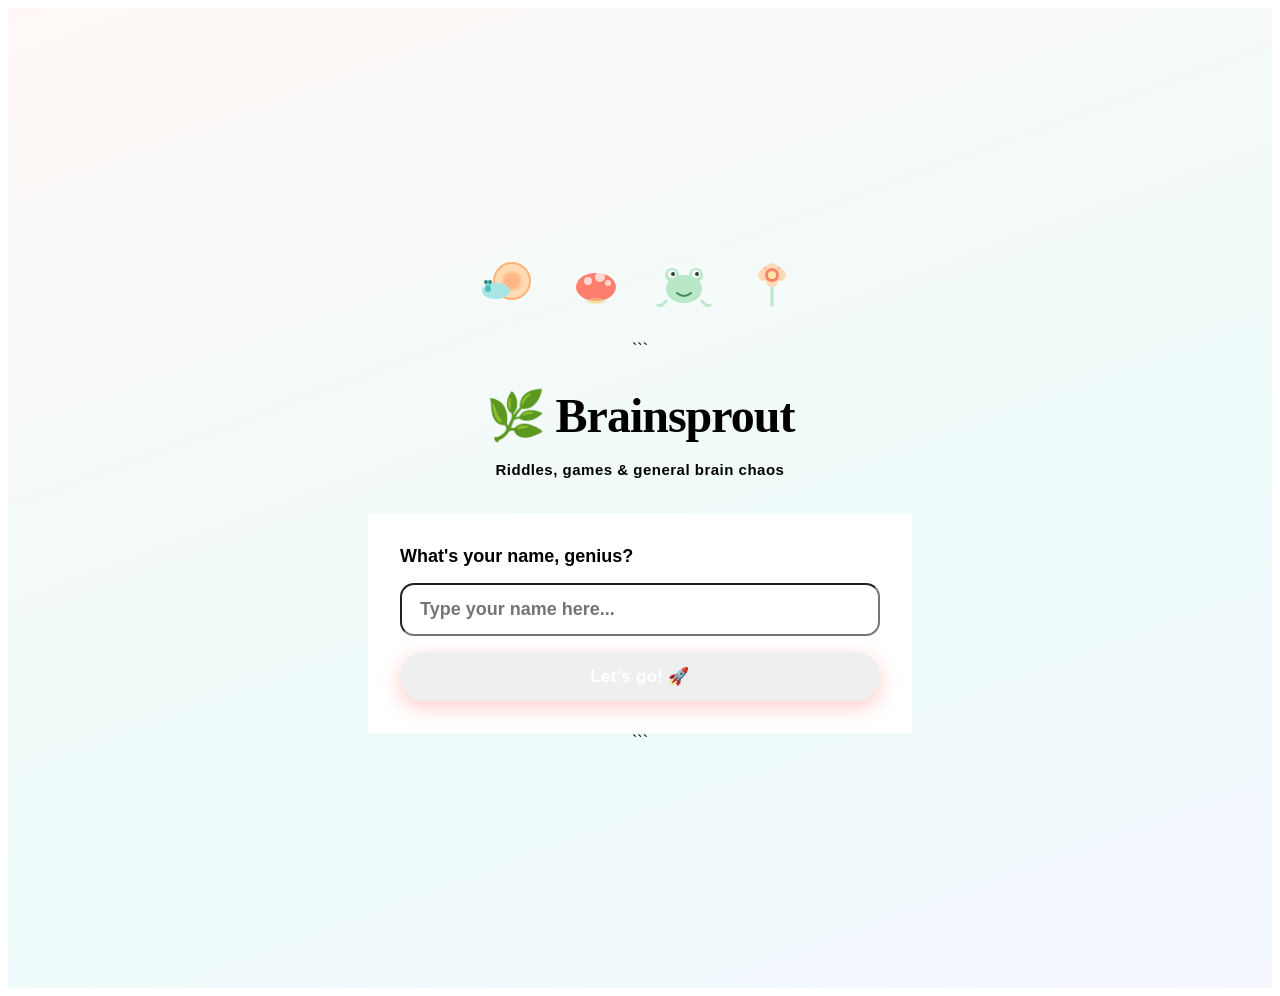
==== index.html @ e78fd3c2 "Retrying fonts again" ====
<!DOCTYPE html>

<html lang="en">
<head>
<meta charset="UTF-8">
<meta name="viewport" content="width=device-width, initial-scale=1.0">
<title>Brainsprout 🌿</title>
<link href="https://fonts.googleapis.com/css2?family=Nunito:wght@400;600;700;800;900&family=Fredoka+One&display=swap" rel="stylesheet">
<style>
  :root {
    --coral: #FF7F6E;
    --coral-light: #FFB3A7;
    --coral-pale: #FFF0EE;
    --teal: #4DBFB8;
    --teal-light: #A8E6E3;
    --teal-pale: #EEFAF9;
    --mint: #B8E8C8;
    --lavender: #C9C3E8;
    --butter: #FFE8A3;
    --peach: #FFDAB3;
    --bg: #FAFDF9;
    --text-dark: #2D3B36;
    --text-mid: #5A7268;
    --text-light: #8AADA4;
    --radius: 24px;
    --shadow: 0 8px 32px rgba(77,191,184,0.15);
    --shadow-coral: 0 8px 32px rgba(255,127,110,0.2);
  }

- { margin: 0; padding: 0; box-sizing: border-box; }

body {
font-family: ‘Nunito’, sans-serif;
background: var(–bg);
min-height: 100vh;
overflow-x: hidden;
color: var(–text-dark);
}

/* ── SCREENS ── */
.screen {
display: none;
min-height: 100vh;
position: relative;
overflow: hidden;
}
.screen.active { display: flex; flex-direction: column; align-items: center; }

/* ── BACKGROUND BLOBS ── */
.blob {
position: absolute;
border-radius: 50%;
filter: blur(60px);
pointer-events: none;
z-index: 0;
}

/* ── START SCREEN ── */
#start-screen {
background: linear-gradient(160deg, #FFF8F6 0%, #EEFCFB 60%, #F5F8FF 100%);
justify-content: center;
padding: 40px 24px;
}

#start-screen .blob-1 { width: 300px; height: 300px; background: var(–coral-light); opacity: 0.4; top: -80px; right: -60px; }
#start-screen .blob-2 { width: 250px; height: 250px; background: var(–teal-light); opacity: 0.35; bottom: 40px; left: -80px; }
#start-screen .blob-3 { width: 180px; height: 180px; background: var(–butter); opacity: 0.5; top: 50%; left: 50%; transform: translate(-50%,-50%); }

.start-inner {
position: relative;
z-index: 1;
display: flex;
flex-direction: column;
align-items: center;
max-width: 480px;
width: 100%;
gap: 0;
}

/* SVG Illustrations */
.illus-row {
display: flex;
justify-content: center;
gap: 16px;
margin-bottom: 24px;
flex-wrap: wrap;
}

.illus {
width: 72px;
height: 72px;
animation: float 3s ease-in-out infinite;
}
.illus:nth-child(2) { animation-delay: 0.5s; }
.illus:nth-child(3) { animation-delay: 1s; }
.illus:nth-child(4) { animation-delay: 1.5s; }

@keyframes float {
0%, 100% { transform: translateY(0px); }
50% { transform: translateY(-8px); }
}

.app-logo {
font-family: ‘Fredoka One’, cursive;
font-size: 48px;
color: var(–coral);
letter-spacing: -1px;
margin-bottom: 6px;
text-align: center;
line-height: 1;
}
.app-tagline {
font-size: 15px;
color: var(–text-light);
font-weight: 600;
margin-bottom: 36px;
letter-spacing: 0.5px;
}

.name-card {
background: white;
border-radius: var(–radius);
padding: 32px;
width: 100%;
box-shadow: var(–shadow);
display: flex;
flex-direction: column;
gap: 16px;
}

.name-card label {
font-size: 18px;
font-weight: 800;
color: var(–text-dark);
}

.name-card input {
border: 2.5px solid var(–teal-light);
border-radius: 14px;
padding: 14px 18px;
font-family: ‘Nunito’, sans-serif;
font-size: 18px;
font-weight: 700;
color: var(–text-dark);
outline: none;
transition: border-color 0.2s, box-shadow 0.2s;
background: var(–teal-pale);
}
.name-card input::placeholder { color: var(–text-light); font-weight: 600; }
.name-card input:focus {
border-color: var(–teal);
box-shadow: 0 0 0 4px rgba(77,191,184,0.15);
}

/* ── BUTTONS ── */
.btn {
font-family: ‘Nunito’, sans-serif;
font-weight: 800;
font-size: 17px;
border: none;
border-radius: 50px;
padding: 14px 32px;
cursor: pointer;
transition: transform 0.15s, box-shadow 0.15s;
letter-spacing: 0.3px;
}
.btn:active { transform: scale(0.96); }

.btn-coral {
background: var(–coral);
color: white;
box-shadow: 0 6px 20px rgba(255,127,110,0.4);
}
.btn-coral:hover { transform: translateY(-2px); box-shadow: 0 10px 28px rgba(255,127,110,0.45); }

.btn-teal {
background: var(–teal);
color: white;
box-shadow: 0 6px 20px rgba(77,191,184,0.4);
}
.btn-teal:hover { transform: translateY(-2px); box-shadow: 0 10px 28px rgba(77,191,184,0.45); }

.btn-outline {
background: white;
color: var(–text-mid);
border: 2.5px solid #E0ECEB;
box-shadow: none;
}
.btn-outline:hover { background: var(–teal-pale); border-color: var(–teal-light); }

.btn-full { width: 100%; }

/* ── ACTIVITY SCREEN ── */
#activity-screen {
background: linear-gradient(160deg, #FFF8F6 0%, #EEFCFB 60%, #F5F8FF 100%);
justify-content: center;
padding: 40px 24px;
}

#activity-screen .blob-1 { width: 280px; height: 280px; background: var(–teal-light); opacity: 0.35; top: -60px; left: -60px; }
#activity-screen .blob-2 { width: 200px; height: 200px; background: var(–coral-light); opacity: 0.3; bottom: 60px; right: -50px; }

.activity-inner {
position: relative;
z-index: 1;
max-width: 480px;
width: 100%;
display: flex;
flex-direction: column;
align-items: center;
gap: 8px;
}

.greeting {
font-family: ‘Fredoka One’, cursive;
font-size: 32px;
color: var(–text-dark);
text-align: center;
margin-bottom: 8px;
}
.greeting span { color: var(–coral); }

.activity-subtitle {
font-size: 15px;
color: var(–text-light);
font-weight: 600;
margin-bottom: 32px;
}

.activity-btn-wrap {
display: flex;
flex-direction: column;
align-items: center;
gap: 8px;
width: 100%;
}

.activity-card {
background: white;
border-radius: var(–radius);
padding: 28px 32px;
width: 100%;
box-shadow: var(–shadow);
display: flex;
flex-direction: column;
align-items: center;
gap: 16px;
cursor: pointer;
transition: transform 0.2s, box-shadow 0.2s;
border: 2.5px solid transparent;
}
.activity-card:hover {
transform: translateY(-3px);
box-shadow: 0 16px 48px rgba(77,191,184,0.2);
border-color: var(–teal-light);
}

.activity-card-icon {
font-size: 44px;
}

.activity-card-title {
font-family: ‘Fredoka One’, cursive;
font-size: 26px;
color: var(–teal);
}

.activity-card-desc {
font-size: 14px;
color: var(–text-light);
font-weight: 600;
text-align: center;
}

.completed-badge {
font-size: 13px;
font-weight: 700;
color: var(–teal);
background: var(–teal-pale);
padding: 6px 14px;
border-radius: 50px;
display: none;
align-items: center;
gap: 6px;
}
.completed-badge.show { display: flex; }

/* ── RIDDLE SCREEN ── */
#riddle-screen {
background: linear-gradient(180deg, #EEFCFB 0%, #FFF8F6 100%);
padding: 0;
justify-content: flex-start;
}

.riddle-header {
width: 100%;
padding: 20px 24px 16px;
display: flex;
align-items: center;
justify-content: space-between;
position: relative;
z-index: 2;
background: rgba(255,255,255,0.7);
backdrop-filter: blur(8px);
border-bottom: 1px solid rgba(77,191,184,0.15);
}

.progress-wrap {
display: flex;
align-items: center;
gap: 6px;
flex: 1;
}

.progress-dot {
width: 10px;
height: 10px;
border-radius: 50%;
background: var(–teal-light);
transition: background 0.3s, transform 0.3s;
}
.progress-dot.done { background: var(–teal); transform: scale(1.2); }
.progress-dot.current { background: var(–coral); transform: scale(1.3); box-shadow: 0 0 0 3px var(–coral-pale); }

.timer-wrap {
display: flex;
align-items: center;
gap: 8px;
background: white;
border-radius: 50px;
padding: 8px 16px;
box-shadow: 0 2px 12px rgba(0,0,0,0.08);
margin-left: 16px;
}

.timer-num {
font-family: ‘Fredoka One’, cursive;
font-size: 22px;
color: var(–coral);
min-width: 28px;
text-align: center;
transition: color 0.3s;
}
.timer-num.urgent { color: #FF4444; animation: pulse 0.5s ease-in-out infinite; }
@keyframes pulse { 0%,100% { transform: scale(1); } 50% { transform: scale(1.15); } }

.timer-icon { font-size: 18px; }

.riddle-body {
flex: 1;
display: flex;
flex-direction: column;
align-items: center;
justify-content: center;
padding: 32px 24px 24px;
width: 100%;
max-width: 560px;
margin: 0 auto;
gap: 24px;
position: relative;
z-index: 1;
}

.riddle-num {
font-size: 13px;
font-weight: 700;
color: var(–text-light);
letter-spacing: 1px;
text-transform: uppercase;
}

.riddle-card {
background: white;
border-radius: 28px;
padding: 36px 32px;
width: 100%;
box-shadow: 0 12px 48px rgba(77,191,184,0.12), 0 2px 8px rgba(0,0,0,0.04);
text-align: center;
position: relative;
border: 2px solid rgba(77,191,184,0.1);
}

.riddle-deco {
font-size: 36px;
margin-bottom: 16px;
display: block;
}

.riddle-text {
font-family: ‘Fredoka One’, cursive;
font-size: 22px;
color: var(–text-dark);
line-height: 1.4;
letter-spacing: -0.3px;
}

.riddle-actions {
display: flex;
flex-direction: column;
gap: 12px;
width: 100%;
}

.btn-hint {
background: var(–butter);
color: #8A6A00;
font-size: 15px;
padding: 12px 24px;
border-radius: 50px;
border: none;
font-family: ‘Nunito’, sans-serif;
font-weight: 800;
cursor: pointer;
transition: transform 0.15s, background 0.15s;
display: flex;
align-items: center;
justify-content: center;
gap: 8px;
}
.btn-hint:hover { background: #FFD970; transform: translateY(-1px); }

/* ── HINT OVERLAY ── */
.overlay {
display: none;
position: fixed;
inset: 0;
background: rgba(45,59,54,0.5);
backdrop-filter: blur(4px);
z-index: 100;
align-items: flex-end;
justify-content: center;
padding: 24px;
}
.overlay.show { display: flex; animation: fadeIn 0.2s ease; }
@keyframes fadeIn { from { opacity: 0; } to { opacity: 1; } }

.overlay-card {
background: white;
border-radius: 28px 28px 28px 28px;
padding: 32px;
width: 100%;
max-width: 480px;
text-align: center;
animation: slideUp 0.3s cubic-bezier(0.34, 1.56, 0.64, 1);
display: flex;
flex-direction: column;
gap: 16px;
}
@keyframes slideUp { from { transform: translateY(60px); opacity: 0; } to { transform: translateY(0); opacity: 1; } }

.overlay-title {
font-family: ‘Fredoka One’, cursive;
font-size: 22px;
color: var(–coral);
}

.overlay-hint {
font-size: 17px;
font-weight: 700;
color: var(–text-dark);
line-height: 1.5;
}

/* ── CELEBRATION SCREEN ── */
#celebration-screen {
background: linear-gradient(160deg, #FFF8F6 0%, #EEFCFB 60%, #F0F4FF 100%);
justify-content: center;
padding: 40px 24px;
position: relative;
}

.confetti-container {
position: absolute;
inset: 0;
pointer-events: none;
overflow: hidden;
z-index: 0;
}

.confetti-piece {
position: absolute;
width: 10px;
height: 10px;
border-radius: 2px;
animation: confettiFall linear forwards;
}

@keyframes confettiFall {
0% { transform: translateY(-20px) rotate(0deg); opacity: 1; }
100% { transform: translateY(110vh) rotate(720deg); opacity: 0; }
}

.celeb-inner {
position: relative;
z-index: 1;
display: flex;
flex-direction: column;
align-items: center;
max-width: 480px;
width: 100%;
gap: 8px;
}

.celeb-emoji { font-size: 72px; margin-bottom: 8px; animation: bounce 0.6s ease-in-out; }
@keyframes bounce { 0%,100% { transform: scale(1); } 50% { transform: scale(1.2); } }

.celeb-title {
font-family: ‘Fredoka One’, cursive;
font-size: 40px;
color: var(–coral);
text-align: center;
line-height: 1.1;
margin-bottom: 8px;
}

.celeb-subtitle {
font-size: 16px;
font-weight: 700;
color: var(–text-mid);
text-align: center;
margin-bottom: 32px;
}

.celeb-actions {
display: flex;
flex-direction: column;
gap: 12px;
width: 100%;
}

/* ── TRANSITIONS ── */
.screen { animation: none; }
.screen.entering { animation: screenIn 0.4s cubic-bezier(0.34, 1.56, 0.64, 1); }
@keyframes screenIn { from { opacity: 0; transform: scale(0.96); } to { opacity: 1; transform: scale(1); } }

/* ── LOADING ── */
.loading-wrap {
display: flex;
flex-direction: column;
align-items: center;
gap: 16px;
padding: 60px 24px;
}
.loading-spinner {
width: 48px;
height: 48px;
border: 4px solid var(–teal-light);
border-top-color: var(–teal);
border-radius: 50%;
animation: spin 0.8s linear infinite;
}
@keyframes spin { to { transform: rotate(360deg); } }

/* ── SNAKE SCREEN ── */
#snake-screen {
background: linear-gradient(160deg, #EEFCFB 0%, #FFF8F6 100%);
justify-content: flex-start;
padding: 0;
}

.snake-inner {
display: flex;
flex-direction: column;
align-items: center;
width: 100%;
max-width: 480px;
margin: 0 auto;
padding: 20px 16px 24px;
gap: 16px;
position: relative;
z-index: 1;
}

.snake-header {
display: flex;
align-items: center;
justify-content: space-between;
width: 100%;
}

.snake-scores {
display: flex;
gap: 10px;
}

.score-box {
background: white;
border-radius: 16px;
padding: 8px 16px;
text-align: center;
box-shadow: var(–shadow);
min-width: 64px;
position: relative;
}

.score-box-hi { padding-right: 28px; }

.score-label {
font-size: 10px;
font-weight: 800;
color: var(–text-light);
text-transform: uppercase;
letter-spacing: 1px;
}

.score-val {
font-family: ‘Fredoka One’, cursive;
font-size: 22px;
color: var(–teal);
}

.score-box-hi .score-val { color: var(–coral); }

.clear-btn {
position: absolute;
top: 4px;
right: 5px;
background: none;
border: none;
font-size: 10px;
color: var(–text-light);
cursor: pointer;
padding: 2px;
line-height: 1;
border-radius: 50%;
transition: color 0.2s, background 0.2s;
}
.clear-btn:hover { color: var(–coral); background: var(–coral-pale); }

.canvas-wrap {
position: relative;
border-radius: 20px;
overflow: hidden;
box-shadow: 0 12px 48px rgba(77,191,184,0.18), 0 2px 8px rgba(0,0,0,0.06);
border: 3px solid rgba(77,191,184,0.2);
width: min(340px, calc(100vw - 32px));
height: min(340px, calc(100vw - 32px));
}

#snake-canvas {
display: block;
width: 100%;
height: 100%;
background: #F0FAF9;
}

.snake-overlay {
position: absolute;
inset: 0;
background: rgba(238,250,249,0.94);
display: flex;
align-items: center;
justify-content: center;
backdrop-filter: blur(4px);
transition: opacity 0.3s;
}
.snake-overlay.hidden { display: none; }

.snake-overlay-content {
display: flex;
flex-direction: column;
align-items: center;
gap: 8px;
text-align: center;
padding: 24px;
}

.snake-overlay-emoji { font-size: 48px; animation: float 2s ease-in-out infinite; }
.snake-overlay-title { font-family: ‘Fredoka One’, cursive; font-size: 28px; color: var(–text-dark); }
.snake-overlay-sub { font-size: 14px; font-weight: 600; color: var(–text-light); margin-bottom: 8px; }

/* D-Pad */
.dpad {
display: flex;
flex-direction: column;
align-items: center;
gap: 4px;
margin-top: 4px;
}

.dpad-row {
display: flex;
align-items: center;
gap: 4px;
}

.dpad-btn {
width: 60px;
height: 60px;
border-radius: 16px;
background: white;
border: 2.5px solid var(–teal-light);
font-size: 20px;
cursor: pointer;
box-shadow: 0 4px 12px rgba(77,191,184,0.2);
transition: transform 0.1s, background 0.1s;
display: flex;
align-items: center;
justify-content: center;
color: var(–teal);
font-weight: 900;
-webkit-tap-highlight-color: transparent;
user-select: none;
}
.dpad-btn:active { transform: scale(0.9); background: var(–teal-pale); }

.dpad-center {
width: 60px;
height: 60px;
display: flex;
align-items: center;
justify-content: center;
font-size: 22px;
}

/* Responsive */
@media (max-width: 400px) {
.app-logo { font-size: 38px; }
.riddle-text { font-size: 18px; }
.celeb-title { font-size: 32px; }
.dpad-btn { width: 52px; height: 52px; }
}
</style>

</head>
<body>

<!-- ══════════════ START SCREEN ══════════════ -->

<div id="start-screen" class="screen active">
  <div class="blob blob-1"></div>
  <div class="blob blob-2"></div>
  <div class="blob blob-3"></div>

  <div class="start-inner">
    <!-- Illustrations -->
    <div class="illus-row">
      <!-- Snail -->
      <svg class="illus" viewBox="0 0 72 72" fill="none" xmlns="http://www.w3.org/2000/svg">
        <circle cx="40" cy="36" r="18" fill="#FFDAB3" stroke="#FFB37A" stroke-width="2"/>
        <path d="M40 26 Q50 26 50 36 Q50 46 40 46 Q30 46 30 36 Q30 26 40 26Z" fill="#FFB37A" opacity="0.4"/>
        <circle cx="40" cy="36" r="8" fill="#FF8C5A" opacity="0.3"/>
        <ellipse cx="24" cy="46" rx="14" ry="8" fill="#A8E6E3"/>
        <circle cx="16" cy="44" r="3" fill="#4DBFB8"/>
        <line x1="16" y1="44" x2="14" y2="38" stroke="#4DBFB8" stroke-width="1.5" stroke-linecap="round"/>
        <line x1="16" y1="44" x2="18" y2="38" stroke="#4DBFB8" stroke-width="1.5" stroke-linecap="round"/>
        <circle cx="14" cy="37" r="2" fill="#2D8A84"/>
        <circle cx="18" cy="37" r="2" fill="#2D8A84"/>
      </svg>
      <!-- Mushroom -->
      <svg class="illus" viewBox="0 0 72 72" fill="none" xmlns="http://www.w3.org/2000/svg">
        <rect x="30" y="42" width="12" height="16" rx="4" fill="#FFE8A3"/>
        <ellipse cx="36" cy="42" rx="20" ry="14" fill="#FF7F6E"/>
        <circle cx="28" cy="36" r="4" fill="white" opacity="0.7"/>
        <circle cx="40" cy="32" r="5" fill="white" opacity="0.7"/>
        <circle cx="48" cy="38" r="3" fill="white" opacity="0.7"/>
        <ellipse cx="36" cy="56" rx="10" ry="3" fill="#E8D88A" opacity="0.5"/>
      </svg>
      <!-- Frog -->
      <svg class="illus" viewBox="0 0 72 72" fill="none" xmlns="http://www.w3.org/2000/svg">
        <ellipse cx="36" cy="44" rx="18" ry="14" fill="#B8E8C8"/>
        <circle cx="24" cy="30" r="7" fill="#B8E8C8"/>
        <circle cx="48" cy="30" r="7" fill="#B8E8C8"/>
        <circle cx="24" cy="29" r="4" fill="white"/>
        <circle cx="48" cy="29" r="4" fill="white"/>
        <circle cx="25" cy="29" r="2" fill="#2D3B36"/>
        <circle cx="49" cy="29" r="2" fill="#2D3B36"/>
        <path d="M29 48 Q36 54 43 48" stroke="#4A8A5A" stroke-width="2" stroke-linecap="round" fill="none"/>
        <path d="M18 56 Q14 62 10 60" stroke="#B8E8C8" stroke-width="3" stroke-linecap="round"/>
        <path d="M54 56 Q58 62 62 60" stroke="#B8E8C8" stroke-width="3" stroke-linecap="round"/>
      </svg>
      <!-- Flower -->
      <svg class="illus" viewBox="0 0 72 72" fill="none" xmlns="http://www.w3.org/2000/svg">
        <line x1="36" y1="60" x2="36" y2="36" stroke="#B8E8C8" stroke-width="3" stroke-linecap="round"/>
        <path d="M36 28 C36 20 26 18 26 28 C26 36 36 36 36 36 C36 36 46 36 46 28 C46 18 36 20 36 28Z" fill="#FFB3A7"/>
        <circle cx="28" cy="30" r="6" fill="#FFDAB3"/>
        <circle cx="44" cy="30" r="6" fill="#FFDAB3"/>
        <circle cx="36" cy="24" r="6" fill="#FFDAB3"/>
        <circle cx="36" cy="36" r="6" fill="#FFDAB3"/>
        <circle cx="36" cy="30" r="7" fill="#FF7F6E"/>
        <circle cx="36" cy="30" r="4" fill="#FFE8A3"/>
      </svg>
    </div>

```
<h1 class="app-logo">🌿 Brainsprout</h1>
<p class="app-tagline">Riddles, games & general brain chaos</p>

<div class="name-card">
  <label for="name-input">What's your name, genius?</label>
  <input type="text" id="name-input" placeholder="Type your name here..." maxlength="20" autocomplete="off" />
  <button class="btn btn-coral btn-full" onclick="submitName()">Let's go! 🚀</button>
</div>
```

  </div>
</div>

<!-- ══════════════ ACTIVITY SCREEN ══════════════ -->

<div id="activity-screen" class="screen">
  <div class="blob blob-1"></div>
  <div class="blob blob-2"></div>

  <div class="activity-inner" style="margin-top: 40px;">
    <div class="illus-row" style="margin-bottom:16px;">
      <svg width="48" height="48" viewBox="0 0 72 72" class="illus"><ellipse cx="36" cy="44" rx="18" ry="14" fill="#B8E8C8"/><circle cx="24" cy="30" r="7" fill="#B8E8C8"/><circle cx="48" cy="30" r="7" fill="#B8E8C8"/><circle cx="24" cy="29" r="4" fill="white"/><circle cx="48" cy="29" r="4" fill="white"/><circle cx="25" cy="29" r="2" fill="#2D3B36"/><circle cx="49" cy="29" r="2" fill="#2D3B36"/><path d="M29 48 Q36 54 43 48" stroke="#4A8A5A" stroke-width="2" stroke-linecap="round" fill="none"/></svg>
    </div>
    <h2 class="greeting">Hello, <span id="player-name-display">friend</span>! 👋</h2>
    <p class="activity-subtitle">What are we playing today?</p>

```
<div class="activity-btn-wrap">
  <div class="activity-card" onclick="startRiddles()">
    <div class="activity-card-icon">🧩</div>
    <div class="activity-card-title">Riddles</div>
    <div class="activity-card-desc">7 brain-bending riddles. Think fast.</div>
  </div>
  <div class="completed-badge" id="riddles-badge">
    ✅ <span id="rounds-count">1</span> riddle challenge completed
  </div>
  <div class="activity-card" onclick="goToSnake()" style="margin-top:4px;">
    <div class="activity-card-icon">🐍</div>
    <div class="activity-card-title" style="color:var(--coral);">Snake</div>
    <div class="activity-card-desc">The classic Nokia game. Try not to eat yourself.</div>
  </div>
</div>
```

  </div>
</div>

<!-- ══════════════ SNAKE SCREEN ══════════════ -->

<div id="snake-screen" class="screen">
  <div class="blob blob-1" style="background:var(--teal-light);opacity:0.3;width:250px;height:250px;top:-60px;right:-60px;"></div>
  <div class="blob blob-2" style="background:var(--coral-light);opacity:0.25;width:200px;height:200px;bottom:40px;left:-60px;"></div>

  <div class="snake-inner">
    <div class="snake-header">
      <button class="btn btn-outline" style="padding:8px 18px;font-size:13px;" onclick="goToActivity()">← Back</button>
      <div class="snake-scores">
        <div class="score-box">
          <div class="score-label">Score</div>
          <div class="score-val" id="snake-score">0</div>
        </div>
        <div class="score-box score-box-hi">
          <div class="score-label">Best</div>
          <div class="score-val" id="snake-hi">0</div>
          <button class="clear-btn" onclick="clearHighScore()" title="Clear high score">✕</button>
        </div>
      </div>
    </div>

```
<div class="canvas-wrap">
  <canvas id="snake-canvas"></canvas>
  <div class="snake-overlay" id="snake-overlay">
    <div class="snake-overlay-content">
      <div class="snake-overlay-emoji" id="overlay-emoji">🐍</div>
      <div class="snake-overlay-title" id="overlay-title">Snake</div>
      <div class="snake-overlay-sub" id="overlay-sub">Use arrow keys or buttons below</div>
      <button class="btn btn-teal" id="overlay-btn" onclick="startSnakeGame()">Play 🎮</button>
    </div>
  </div>
</div>

<div class="dpad">
  <div class="dpad-row">
    <button class="dpad-btn" onclick="snakeDir('UP')">▲</button>
  </div>
  <div class="dpad-row">
    <button class="dpad-btn" onclick="snakeDir('LEFT')">◀</button>
    <div class="dpad-center">🌿</div>
    <button class="dpad-btn" onclick="snakeDir('RIGHT')">▶</button>
  </div>
  <div class="dpad-row">
    <button class="dpad-btn" onclick="snakeDir('DOWN')">▼</button>
  </div>
</div>
```

  </div>
</div>

<!-- ══════════════ RIDDLE SCREEN ══════════════ -->

<div id="riddle-screen" class="screen">
  <div class="riddle-header">
    <div class="progress-wrap" id="progress-dots"></div>
    <div class="timer-wrap">
      <span class="timer-icon">⏱️</span>
      <span class="timer-num" id="timer-display">30</span>
    </div>
  </div>

  <div class="riddle-body">
    <div class="riddle-num" id="riddle-num">Riddle 1 of 7</div>
    <div class="riddle-card">
      <p class="riddle-text" id="riddle-text">Loading riddle...</p>
    </div>
    <div class="riddle-actions">
      <button class="btn-hint" onclick="showHint()">💡 Show me a clue</button>
      <button class="btn btn-coral btn-full" onclick="revealAnswer()">Reveal Answer ✨</button>
    </div>
  </div>
</div>

<!-- ══════════════ CELEBRATION SCREEN ══════════════ -->

<div id="celebration-screen" class="screen">
  <div class="confetti-container" id="confetti-container"></div>
  <div class="celeb-inner">
    <div class="celeb-emoji">🎉</div>
    <h2 class="celeb-title">You did it,<br><span id="celeb-name">superstar</span>!</h2>
    <p class="celeb-subtitle" id="celeb-msg">7 riddles down. Your brain is absolutely enormous.</p>
    <div class="celeb-actions">
      <button class="btn btn-coral btn-full" onclick="playAgain()">Play Again 🔄</button>
      <button class="btn btn-outline btn-full" onclick="goToActivity()">Choose Activity 🏠</button>
    </div>
  </div>
</div>

<!-- ══════════════ HINT OVERLAY ══════════════ -->

<div class="overlay" id="hint-overlay" onclick="closeHint(event)">
  <div class="overlay-card">
    <div class="overlay-title">💡 Here's your clue...</div>
    <p class="overlay-hint" id="hint-text">Hint goes here</p>
    <button class="btn btn-teal btn-full" onclick="closeHintBtn()">Got it!</button>
  </div>
</div>

<!-- ══════════════ ANSWER OVERLAY ══════════════ -->

<div class="overlay" id="answer-overlay" onclick="closeAnswer(event)">
  <div class="overlay-card">
    <div class="overlay-title" id="answer-title">The answer is...</div>
    <p class="overlay-hint" id="answer-text" style="font-size:22px; color: var(--coral);">Answer</p>
    <button class="btn btn-coral btn-full" id="next-btn" onclick="nextRiddle()">Next Riddle →</button>
  </div>
</div>

<script>
// ── GOOGLE SHEETS FETCH ──
const SHEET_ID = '1-bqLkabofOegL2PxEv4ov0RaUwj2lCq66Xlk_5BaDVQ';
let riddlesLoaded = false;

async function fetchRiddlesFromSheet() {
  try {
    const url = `https://docs.google.com/spreadsheets/d/${SHEET_ID}/gviz/tq?tqx=out:json`;
    const res = await fetch(url);
    const text = await res.text();
    // Strip Google's callback wrapper
    const json = JSON.parse(text.substring(text.indexOf('{'), text.lastIndexOf('}') + 1));
    const rows = json.table.rows;
    const parsed = rows.map(row => ({
      riddle: row.c[1]?.v || '',
      answer: row.c[2]?.v || '',
      category: row.c[3]?.v || 'general',
      difficulty: row.c[4]?.v || 'medium',
      hint: row.c[5]?.v || 'Think carefully...',
      deco: getDeco(row.c[3]?.v)
    })).filter(r => r.riddle);
    if (parsed.length > 0) {
      ALL_RIDDLES.length = 0;
      ALL_RIDDLES.push(...parsed);
      riddlesLoaded = true;
    }
  } catch (e) {
    console.log('Using fallback riddles:', e.message);
  }
}

function getDeco(category) {
  const map = { wordplay:'🌿', logic:'🧩', nature:'🌱', language:'📖', maths:'🔢' };
  return map[category] || '🌿';
}

// ── DATA ──
const ALL_RIDDLES = [
  { riddle: "I have cities but no houses, mountains but no trees, and water but no fish. What am I?", answer: "A map", hint: "Think flat and folded", deco: "🗺️" },
  { riddle: "What English word has three consecutive double letters?", answer: "Bookkeeper", hint: "Think about someone who manages accounts", deco: "📚" },
  { riddle: "You go at red and stop at green. What am I?", answer: "A watermelon", hint: "Think about fruit", deco: "🍉" },
  { riddle: "The more you take, the more you leave behind. What am I?", answer: "Footsteps", hint: "Think about walking", deco: "👣" },
  { riddle: "What is so fragile that saying its name breaks it?", answer: "Silence", hint: "Shhh...", deco: "🤫" },
  { riddle: "What five-letter word becomes shorter when you add two letters to it?", answer: "Short", hint: "The answer is hiding in the question", deco: "🔤" },
  { riddle: "I'm found in Mercury, Earth, Mars and Jupiter, but not in Venus or Neptune. What am I?", answer: "The letter R", hint: "Look at the planet names carefully", deco: "🪐" },
  { riddle: "What kind of room has no walls or corners?", answer: "A mushroom", hint: "Look for a hidden word", deco: "🍄" },
  { riddle: "When John was 6, he hammered a nail into a tree to mark his height. Ten years later, how much higher is the nail?", answer: "Same height — trees grow from the top!", hint: "Think about how trees actually grow", deco: "🌳" },
  { riddle: "I am higher without a head. What am I?", answer: "A pillow", hint: "Think about bedtime", deco: "😴" },
  { riddle: "Different lights make me strange — I change into different sizes. What am I?", answer: "The pupil of an eye", hint: "Think about your face", deco: "👁️" },
  { riddle: "What begins with E and only contains one letter?", answer: "An envelope", hint: "Think about posting something", deco: "✉️" },
  { riddle: "I have four legs but no hair. People sit on me for hours but I go nowhere. What am I?", answer: "A chair", hint: "Think about furniture", deco: "🪑" },
  { riddle: "What can fill a room but takes up no space?", answer: "Light", hint: "Think about sunrise", deco: "💡" },
  { riddle: "What goes through cities and fields but never moves?", answer: "A road", hint: "Think about getting from A to B", deco: "🛣️" },
  { riddle: "A girl fell off a 20-foot ladder but wasn't hurt. How?", answer: "She fell off the bottom rung!", hint: "How high up was she really?", deco: "🪜" },
  { riddle: "What has a powerful horn but makes no noise?", answer: "A rhinoceros", hint: "Think about African animals", deco: "🦏" },
  { riddle: "How can a man go 8 days without sleep?", answer: "He sleeps at night!", hint: "Read it again very carefully", deco: "🌙" },
  { riddle: "What has a bark but no bite?", answer: "A tree", hint: "Think about the woods", deco: "🌲" },
  { riddle: "What can you put in your pocket that would leave it empty?", answer: "A hole", hint: "Think about nothing", deco: "🕳️" },
  { riddle: "I sometimes run but cannot walk. You follow me around. What am I?", answer: "Your nose", hint: "It's on your face!", deco: "👃" },
  { riddle: "What has a bottom at the top?", answer: "Your legs", hint: "Think about your body", deco: "🦵" },
  { riddle: "You hear me but can't see me, and I won't answer unless spoken to. What am I?", answer: "An echo", hint: "Try shouting in a cave", deco: "🏔️" },
  { riddle: "What gets bigger the more you take away from it?", answer: "A hole", hint: "Think about digging", deco: "⛏️" },
  { riddle: "What can you keep after giving it to someone?", answer: "Your word", hint: "Think about promises", deco: "🤝" },
  { riddle: "Can you name three consecutive days without using the name of any day of the week?", answer: "Yesterday, today, and tomorrow", hint: "Think outside the calendar", deco: "📅" },
  { riddle: "What's black and white and read all over?", answer: "A newspaper", hint: "Think about homophones", deco: "📰" },
  { riddle: "If you've got me, you want to share me. If you share me, you haven't kept me. What am I?", answer: "A secret", hint: "Think about whispering", deco: "🤐" },
  { riddle: "I have one eye but cannot see. I'm used every day. What am I?", answer: "A needle", hint: "Think about sewing", deco: "🧵" },
  { riddle: "What building has the most storeys?", answer: "A library", hint: "Think about a homophone", deco: "📖" },
  { riddle: "What goes up when rain comes down?", answer: "An umbrella", hint: "Think about rainy days", deco: "☔" },
  { riddle: "Which letter of the alphabet has the most water?", answer: "C (the sea!)", hint: "Say it out loud", deco: "🌊" },
  { riddle: "What comes once in a minute, twice in a moment, but never in a thousand years?", answer: "The letter M", hint: "Look at the words in the riddle", deco: "🔡" },
  { riddle: "What word contains 26 letters but only has three syllables?", answer: "Alphabet", hint: "Think about letters themselves", deco: "🔠" },
  { riddle: "What is always in front of you but can't be seen?", answer: "The future", hint: "Think about time", deco: "🔮" },
  { riddle: "What has a thousand needles but doesn't sew?", answer: "A porcupine", hint: "Think about a spiky animal", deco: "🦔" },
  { riddle: "What type of car is spelled the same forwards and backwards?", answer: "Racecar", hint: "Think about palindromes", deco: "🏎️" },
  { riddle: "I have hands but cannot clap. What am I?", answer: "A clock", hint: "Think about telling the time", deco: "⏰" },
  { riddle: "What invention lets you look right through a wall?", answer: "A window", hint: "Think about your house", deco: "🏠" },
  { riddle: "What has lots of keys but can't open any doors?", answer: "A piano", hint: "Think about music", deco: "🎹" },
  { riddle: "What is full of holes but still holds water?", answer: "A sponge", hint: "Think about bath time", deco: "🛁" },
  { riddle: "What runs but never walks, has a mouth but never talks, has a head but never weeps?", answer: "A river", hint: "Think about geography", deco: "🏞️" },
  { riddle: "What word, if you say it right is wrong, but if you say it wrong is right?", answer: "Wrong", hint: "Read very carefully", deco: "🤔" },
  { riddle: "Imagine you're in a room with no doors or windows. How do you get out?", answer: "Stop imagining!", hint: "The answer is in the question", deco: "💭" },
  { riddle: "The one who makes me can't use me. The one who buys me won't use it themselves. The one who uses me doesn't know it. What am I?", answer: "A coffin", hint: "Think about the end of a story", deco: "🌹" },
  { riddle: "What common English verb becomes its own past tense by rearranging its letters?", answer: "Eat (becomes Ate!)", hint: "Think about mealtimes", deco: "🍽️" },
  { riddle: "George, Helen, and Steve drink coffee. Bert, Karen, and Dave drink soda. Does Elizabeth drink coffee or soda?", answer: "Coffee — the letter E appears twice in her name!", hint: "Count a specific letter in each name", deco: "☕" },
  { riddle: "First two letters = male, first three = female, first four = a great person, whole word = a great woman. What is it?", answer: "Heroine", hint: "He... Her... Hero...", deco: "🦸" },
  { riddle: "What has teeth but cannot eat and combs but cannot brush?", answer: "A gear / cog", hint: "Think about machines", deco: "⚙️" },
  { riddle: "I speak without a mouth and hear without ears. I have no body but come alive with wind. What am I?", answer: "An echo", hint: "Think about mountains and caves", deco: "🌬️" }
];

// Fetch sheet data on load
fetchRiddlesFromSheet();

// ── STATE ──
let playerName = '';
let currentRiddles = [];
let currentIndex = 0;
let timerInterval = null;
let timeLeft = 30;
let roundsCompleted = 0;

// ── SCREENS ──
function showScreen(id) {
  document.querySelectorAll('.screen').forEach(s => {
    s.classList.remove('active', 'entering');
  });
  const screen = document.getElementById(id);
  screen.classList.add('active', 'entering');
}

// ── START ──
document.getElementById('name-input').addEventListener('keydown', e => {
  if (e.key === 'Enter') submitName();
});

function submitName() {
  const val = document.getElementById('name-input').value.trim();
  if (!val) {
    document.getElementById('name-input').focus();
    document.getElementById('name-input').style.borderColor = 'var(--coral)';
    setTimeout(() => document.getElementById('name-input').style.borderColor = '', 1000);
    return;
  }
  playerName = val.charAt(0).toUpperCase() + val.slice(1);
  document.getElementById('player-name-display').textContent = playerName;
  document.getElementById('celeb-name').textContent = playerName;
  showScreen('activity-screen');
}

// ── ACTIVITY ──
function startRiddles() {
  currentRiddles = getRandomRiddles(7);
  currentIndex = 0;
  showScreen('riddle-screen');
  loadRiddle();
}

function getRandomRiddles(n) {
  const shuffled = [...ALL_RIDDLES].sort(() => Math.random() - 0.5);
  return shuffled.slice(0, n);
}

// ── RIDDLE LOGIC ──
function loadRiddle() {
  const r = currentRiddles[currentIndex];
  document.getElementById('riddle-num').textContent = `Riddle ${currentIndex + 1} of 7`;
  document.getElementById('riddle-text').textContent = r.riddle;
  document.getElementById('riddle-deco').textContent = r.deco;
  document.getElementById('hint-text').textContent = r.hint;
  document.getElementById('answer-text').textContent = r.answer;

  const isLast = currentIndex === 6;
  document.getElementById('next-btn').textContent = isLast ? 'See Results 🎉' : 'Next Riddle →';

  updateProgress();
  startTimer();
}

function updateProgress() {
  const container = document.getElementById('progress-dots');
  container.innerHTML = '';
  for (let i = 0; i < 7; i++) {
    const dot = document.createElement('div');
    dot.className = 'progress-dot';
    if (i < currentIndex) dot.classList.add('done');
    else if (i === currentIndex) dot.classList.add('current');
    container.appendChild(dot);
  }
}

function startTimer() {
  clearInterval(timerInterval);
  timeLeft = 60;
  updateTimerDisplay();
  timerInterval = setInterval(() => {
    timeLeft--;
    updateTimerDisplay();
    if (timeLeft <= 0) {
      clearInterval(timerInterval);
      // Auto-reveal on timeout
      showAnswerOverlay("Time's up! The answer was...");
    }
  }, 1000);
}

function updateTimerDisplay() {
  const el = document.getElementById('timer-display');
  el.textContent = timeLeft;
  el.classList.toggle('urgent', timeLeft <= 5);
}

function showHint() {
  document.getElementById('hint-overlay').classList.add('show');
}

function closeHint(e) {
  if (e.target === document.getElementById('hint-overlay')) closeHintBtn();
}

function closeHintBtn() {
  document.getElementById('hint-overlay').classList.remove('show');
}

function revealAnswer() {
  clearInterval(timerInterval);
  showAnswerOverlay('The answer is...');
}

function showAnswerOverlay(title) {
  document.getElementById('answer-title').textContent = title;
  document.getElementById('answer-overlay').classList.add('show');
}

function closeAnswer(e) {
  if (e.target === document.getElementById('answer-overlay')) {
    // do nothing — must use button
  }
}

function nextRiddle() {
  document.getElementById('answer-overlay').classList.remove('show');
  currentIndex++;
  if (currentIndex >= 7) {
    endRound();
  } else {
    loadRiddle();
  }
}

// ── END OF ROUND ──
function endRound() {
  clearInterval(timerInterval);
  roundsCompleted++;
  updateRoundsBadge();
  launchConfetti();
  const msgs = [
    `7 riddles down. Your brain is absolutely enormous.`,
    `That's ${roundsCompleted} round${roundsCompleted > 1 ? 's' : ''} complete. Someone's been eating their vegetables.`,
    `A perfectly functioning brain, confirmed. Well done.`,
    `7 out of 7 riddles survived. The riddles did not.`
  ];
  document.getElementById('celeb-msg').textContent = msgs[Math.min(roundsCompleted - 1, msgs.length - 1)];
  showScreen('celebration-screen');
}

function updateRoundsBadge() {
  const badge = document.getElementById('riddles-badge');
  document.getElementById('rounds-count').textContent = roundsCompleted;
  badge.classList.add('show');
}

function playAgain() {
  showScreen('riddle-screen');
  currentRiddles = getRandomRiddles(7);
  currentIndex = 0;
  loadRiddle();
}

function goToActivity() {
  showScreen('activity-screen');
}

// ── CONFETTI ──
function launchConfetti() {
  const container = document.getElementById('confetti-container');
  container.innerHTML = '';
  const colors = ['#FF7F6E','#4DBFB8','#FFE8A3','#C9C3E8','#B8E8C8','#FFDAB3'];
  for (let i = 0; i < 60; i++) {
    const piece = document.createElement('div');
    piece.className = 'confetti-piece';
    piece.style.left = Math.random() * 100 + 'vw';
    piece.style.background = colors[Math.floor(Math.random() * colors.length)];
    piece.style.width = (Math.random() * 8 + 6) + 'px';
    piece.style.height = (Math.random() * 8 + 6) + 'px';
    piece.style.borderRadius = Math.random() > 0.5 ? '50%' : '2px';
    piece.style.animationDuration = (Math.random() * 2 + 2) + 's';
    piece.style.animationDelay = (Math.random() * 1.5) + 's';
    container.appendChild(piece);
  }
}

// ── SNAKE ──
function goToSnake() {
  showScreen('snake-screen');
  setTimeout(() => { initSnakeCanvas(); loadSnakeHiScore(); }, 50);
}

let snakeGame = null;

function initSnakeCanvas() {
  const wrap = document.querySelector('.canvas-wrap');
  const canvas = document.getElementById('snake-canvas');
  const size = wrap.clientWidth;
  canvas.width = size;
  canvas.height = size;
}

function loadSnakeHiScore() {
  const hi = localStorage.getItem('brainsprout_snake_hi') || 0;
  document.getElementById('snake-hi').textContent = hi;
}

function clearHighScore() {
  localStorage.removeItem('brainsprout_snake_hi');
  document.getElementById('snake-hi').textContent = 0;
}

function startSnakeGame() {
  document.getElementById('snake-overlay').classList.add('hidden');
  if (snakeGame) snakeGame.stop();
  snakeGame = new SnakeGame();
  snakeGame.start();
}

function snakeDir(dir) {
  if (snakeGame) snakeGame.setDir(dir);
}

document.addEventListener('keydown', e => {
  const map = { ArrowUp:'UP', ArrowDown:'DOWN', ArrowLeft:'LEFT', ArrowRight:'RIGHT' };
  if (map[e.key]) { e.preventDefault(); snakeDir(map[e.key]); }
});

class SnakeGame {
  constructor() {
    this.canvas = document.getElementById('snake-canvas');
    this.ctx = this.canvas.getContext('2d');
    this.size = this.canvas.width;
    this.cols = 20;
    this.cell = this.size / this.cols;
    this.reset();
  }

  reset() {
    this.snake = [{x:10,y:10},{x:9,y:10},{x:8,y:10}];
    this.dir = 'RIGHT';
    this.nextDir = 'RIGHT';
    this.food = this.randomFood();
    this.score = 0;
    this.running = false;
    this.loop = null;
    this.speed = 150;
    document.getElementById('snake-score').textContent = 0;
  }

  randomFood() {
    let pos;
    do {
      pos = { x: Math.floor(Math.random() * this.cols), y: Math.floor(Math.random() * this.cols) };
    } while (this.snake.some(s => s.x === pos.x && s.y === pos.y));
    return pos;
  }

  setDir(d) {
    const opp = { UP:'DOWN', DOWN:'UP', LEFT:'RIGHT', RIGHT:'LEFT' };
    if (d !== opp[this.dir]) this.nextDir = d;
  }

  start() { this.running = true; this.tick(); }
  stop() { this.running = false; clearTimeout(this.loop); }

  tick() {
    if (!this.running) return;
    this.dir = this.nextDir;
    const head = { ...this.snake[0] };
    if (this.dir === 'UP') head.y--;
    if (this.dir === 'DOWN') head.y++;
    if (this.dir === 'LEFT') head.x--;
    if (this.dir === 'RIGHT') head.x++;

    if (head.x < 0 || head.x >= this.cols || head.y < 0 || head.y >= this.cols) { this.gameOver(); return; }
    if (this.snake.some(s => s.x === head.x && s.y === head.y)) { this.gameOver(); return; }

    this.snake.unshift(head);
    if (head.x === this.food.x && head.y === this.food.y) {
      this.score += 10;
      document.getElementById('snake-score').textContent = this.score;
      this.food = this.randomFood();
      if (this.speed > 70) this.speed -= 3;
    } else {
      this.snake.pop();
    }
    this.draw();
    this.loop = setTimeout(() => this.tick(), this.speed);
  }

  draw() {
    const ctx = this.ctx;
    const c = this.cell;
    const s = this.size;

    ctx.fillStyle = '#F0FAF9';
    ctx.fillRect(0, 0, s, s);

    ctx.fillStyle = 'rgba(77,191,184,0.12)';
    for (let x = 0; x < this.cols; x++) {
      for (let y = 0; y < this.cols; y++) {
        ctx.beginPath();
        ctx.arc(x*c + c/2, y*c + c/2, 1.5, 0, Math.PI*2);
        ctx.fill();
      }
    }

    ctx.shadowColor = 'rgba(255,127,110,0.5)';
    ctx.shadowBlur = 10;
    ctx.fillStyle = '#FF7F6E';
    ctx.beginPath();
    ctx.arc(this.food.x*c + c/2, this.food.y*c + c/2, c/2 - 2, 0, Math.PI*2);
    ctx.fill();
    ctx.shadowBlur = 0;

    this.snake.forEach((seg, i) => {
      const isHead = i === 0;
      const ratio = 1 - (i / this.snake.length) * 0.4;
      ctx.fillStyle = isHead ? '#4DBFB8' : `rgba(77,191,184,${ratio})`;
      ctx.shadowColor = isHead ? 'rgba(77,191,184,0.4)' : 'transparent';
      ctx.shadowBlur = isHead ? 8 : 0;
      const pad = isHead ? 1 : 2;
      this.roundRect(ctx, seg.x*c+pad, seg.y*c+pad, c-pad*2, c-pad*2, isHead ? 6 : 4);
      ctx.shadowBlur = 0;

      if (isHead) {
        const ex = this.dir==='LEFT'?-2:this.dir==='RIGHT'?2:0;
        const ey = this.dir==='UP'?-2:this.dir==='DOWN'?2:0;
        ctx.fillStyle='white';
        ctx.beginPath(); ctx.arc(seg.x*c+c/2-3+ex, seg.y*c+c/2-3+ey, 3, 0, Math.PI*2); ctx.fill();
        ctx.beginPath(); ctx.arc(seg.x*c+c/2+3+ex, seg.y*c+c/2-3+ey, 3, 0, Math.PI*2); ctx.fill();
        ctx.fillStyle='#2D3B36';
        ctx.beginPath(); ctx.arc(seg.x*c+c/2-3+ex, seg.y*c+c/2-3+ey, 1.5, 0, Math.PI*2); ctx.fill();
        ctx.beginPath(); ctx.arc(seg.x*c+c/2+3+ex, seg.y*c+c/2-3+ey, 1.5, 0, Math.PI*2); ctx.fill();
      }
    });
  }

  roundRect(ctx, x, y, w, h, r) {
    ctx.beginPath();
    ctx.moveTo(x+r, y); ctx.lineTo(x+w-r, y);
    ctx.quadraticCurveTo(x+w, y, x+w, y+r);
    ctx.lineTo(x+w, y+h-r);
    ctx.quadraticCurveTo(x+w, y+h, x+w-r, y+h);
    ctx.lineTo(x+r, y+h);
    ctx.quadraticCurveTo(x, y+h, x, y+h-r);
    ctx.lineTo(x, y+r);
    ctx.quadraticCurveTo(x, y, x+r, y);
    ctx.closePath(); ctx.fill();
  }

  gameOver() {
    this.running = false;
    const hi = parseInt(localStorage.getItem('brainsprout_snake_hi') || 0);
    const isNew = this.score > hi;
    if (isNew) {
      localStorage.setItem('brainsprout_snake_hi', this.score);
      document.getElementById('snake-hi').textContent = this.score;
    }
    const overlay = document.getElementById('snake-overlay');
    overlay.classList.remove('hidden');
    document.getElementById('overlay-emoji').textContent = isNew ? '🏆' : '😵';
    document.getElementById('overlay-title').textContent = isNew ? 'New Best!' : 'Game Over';
    document.getElementById('overlay-sub').textContent = `You scored ${this.score}${isNew ? ' — absolute legend' : ''}`;
    document.getElementById('overlay-btn').textContent = 'Play Again 🔄';
  }
}
</script>

</body>
</html>
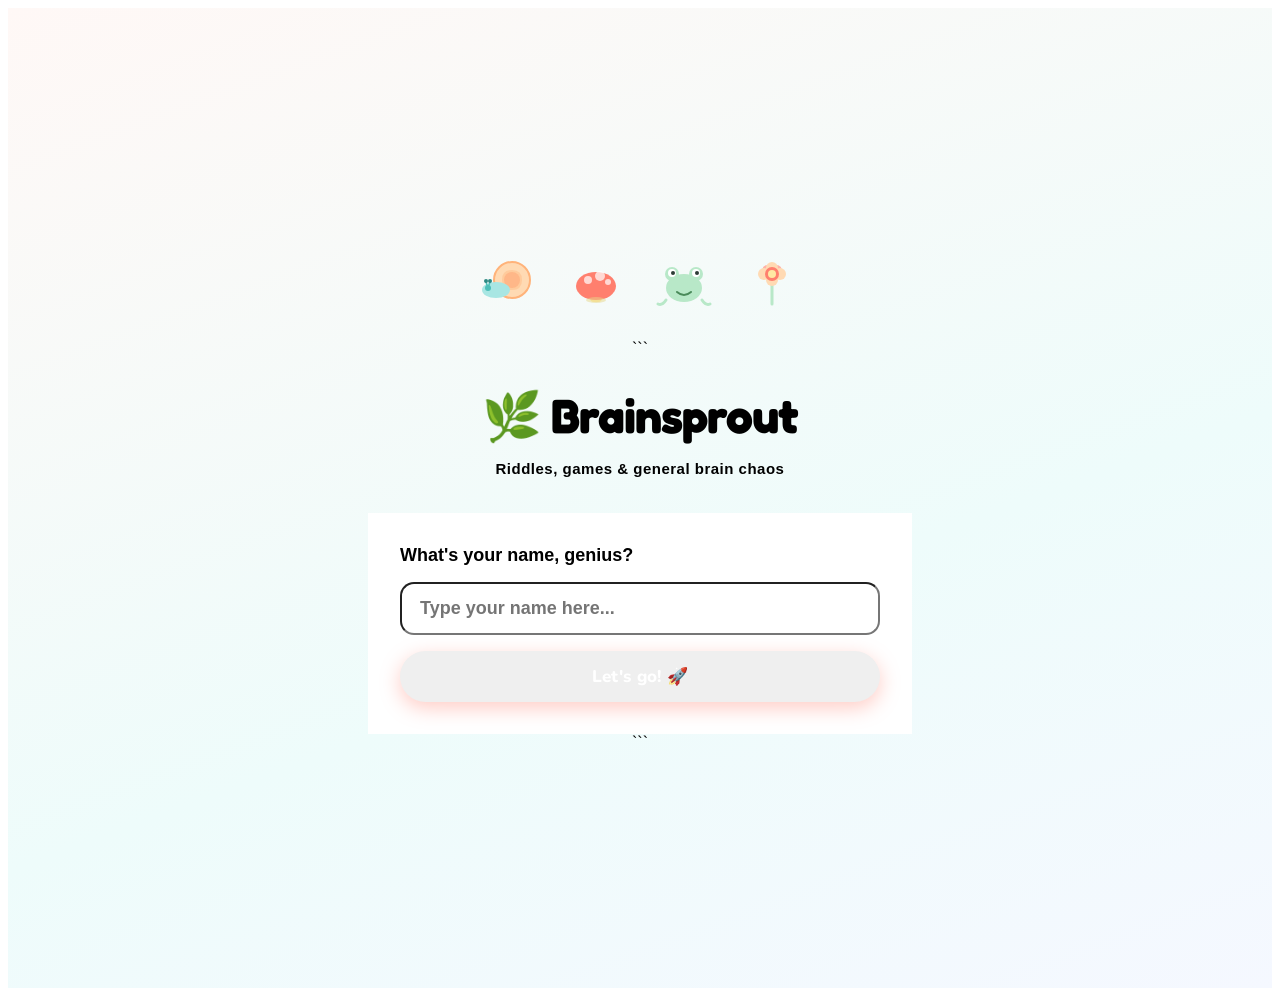
==== commit 63c8844f: "Fonts again" ====
--- a/index.html
+++ b/index.html
@@ -101,7 +101,7 @@
 }
 
 .app-logo {
-font-family: ‘Fredoka One’, cursive;
+font-family: 'Fredoka One', sans-serif;
 font-size: 48px;
 color: var(–coral);
 letter-spacing: -1px;
@@ -154,7 +154,7 @@
 
 /* ── BUTTONS ── */
 .btn {
-font-family: ‘Nunito’, sans-serif;
+font-family: 'Nunito', sans-serif;
 font-weight: 800;
 font-size: 17px;
 border: none;
@@ -212,7 +212,7 @@
 }
 
 .greeting {
-font-family: ‘Fredoka One’, cursive;
+font-family: 'Fredoka One', sans-serif;
 font-size: 32px;
 color: var(–text-dark);
 text-align: center;
@@ -334,7 +334,7 @@
 }
 
 .timer-num {
-font-family: ‘Fredoka One’, cursive;
+font-family: 'Fredoka One', sans-serif;
 font-size: 22px;
 color: var(–coral);
 min-width: 28px;
@@ -387,7 +387,7 @@
 }
 
 .riddle-text {
-font-family: ‘Fredoka One’, cursive;
+font-family: 'Fredoka One', sans-serif;
 font-size: 22px;
 color: var(–text-dark);
 line-height: 1.4;
@@ -449,7 +449,7 @@
 @keyframes slideUp { from { transform: translateY(60px); opacity: 0; } to { transform: translateY(0); opacity: 1; } }
 
 .overlay-title {
-font-family: ‘Fredoka One’, cursive;
+font-family: 'Fredoka One', sans-serif;
 font-size: 22px;
 color: var(–coral);
 }
@@ -505,7 +505,7 @@
 @keyframes bounce { 0%,100% { transform: scale(1); } 50% { transform: scale(1.2); } }
 
 .celeb-title {
-font-family: ‘Fredoka One’, cursive;
+font-family: 'Fredoka One', sans-serif;
 font-size: 40px;
 color: var(–coral);
 text-align: center;
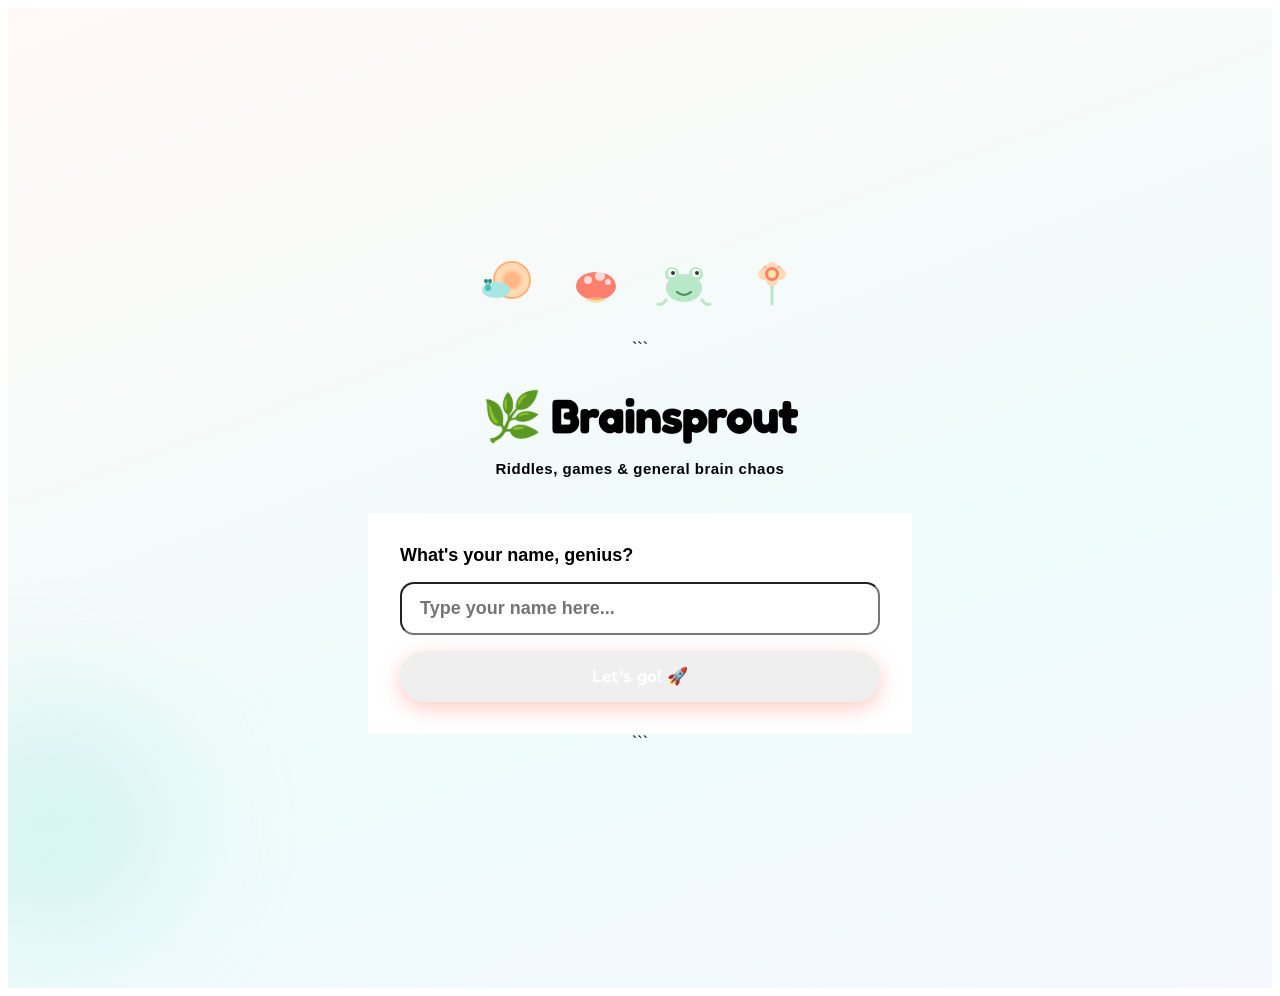
==== commit a09de399: "Update index.html" ====
--- a/index.html
+++ b/index.html
@@ -62,9 +62,9 @@
 padding: 40px 24px;
 }
 
-#start-screen .blob-1 { width: 300px; height: 300px; background: var(–coral-light); opacity: 0.4; top: -80px; right: -60px; }
-#start-screen .blob-2 { width: 250px; height: 250px; background: var(–teal-light); opacity: 0.35; bottom: 40px; left: -80px; }
-#start-screen .blob-3 { width: 180px; height: 180px; background: var(–butter); opacity: 0.5; top: 50%; left: 50%; transform: translate(-50%,-50%); }
+#start-screen .blob-1 { width: 300px; height: 300px; background: background: var(--coral-light); opacity: 0.4; top: -80px; right: -60px; }
+#start-screen .blob-2 { width: 250px; height: 250px; background: var(--teal-light); opacity: 0.35; bottom: 40px; left: -80px; }
+#start-screen .blob-3 { width: 180px; height: 180px; background: var(-butter); opacity: 0.5; top: 50%; left: 50%; transform: translate(-50%,-50%); }
 
 .start-inner {
 position: relative;
@@ -260,7 +260,7 @@
 }
 
 .activity-card-title {
-font-family: ‘Fredoka One’, cursive;
+font-family: 'Fredoka One', cursive;
 font-size: 26px;
 color: var(–teal);
 }
@@ -604,7 +604,7 @@
 }
 
 .score-val {
-font-family: ‘Fredoka One’, cursive;
+font-family: ‘Fredoka One’, sans-serif;
 font-size: 22px;
 color: var(–teal);
 }
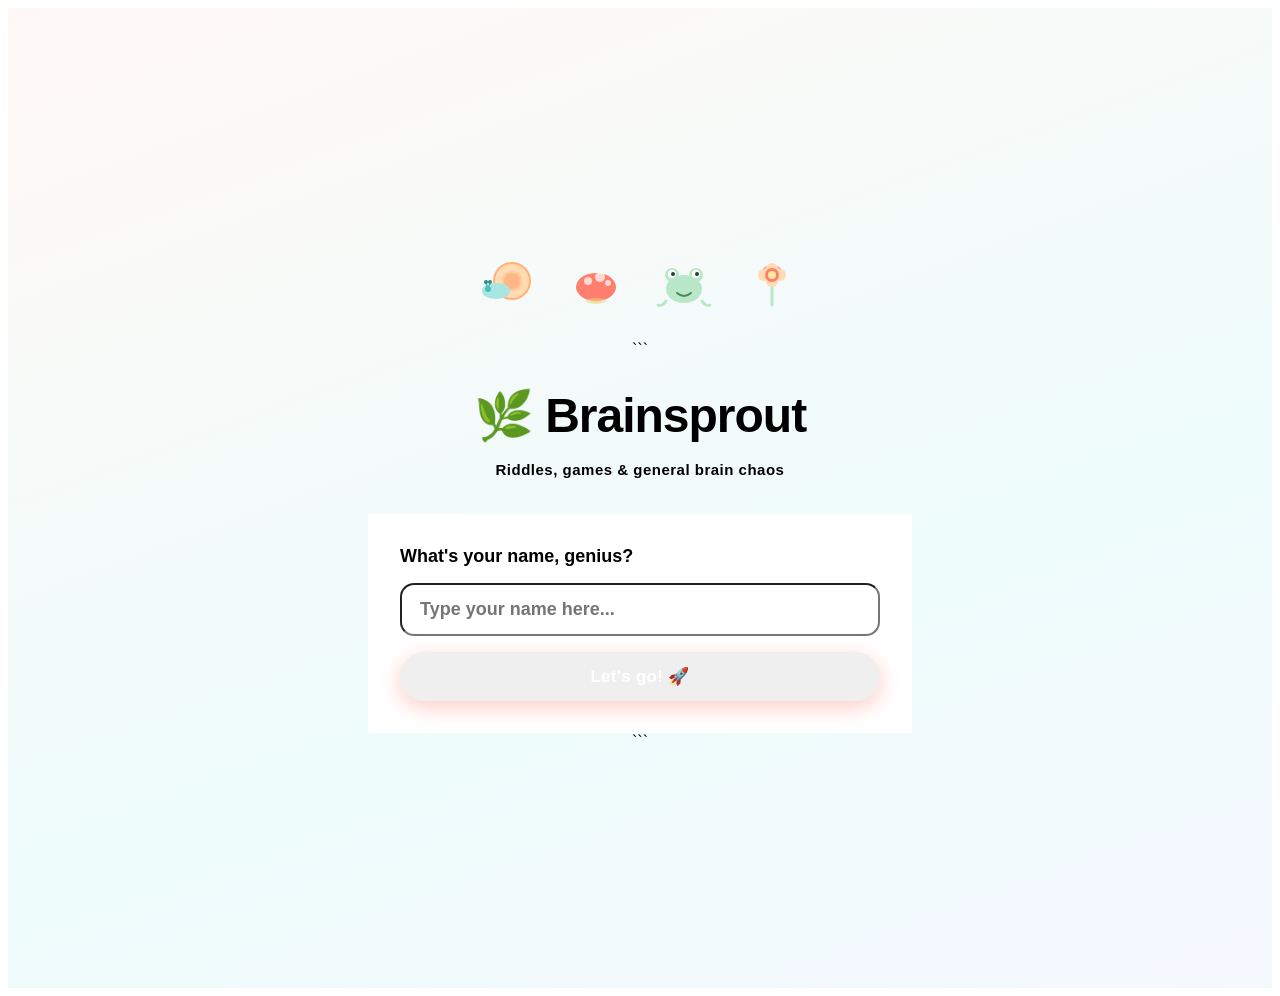
==== commit 66cb03fe: "Update index.html" ====
--- a/index.html
+++ b/index.html
@@ -62,9 +62,9 @@
 padding: 40px 24px;
 }
 
-#start-screen .blob-1 { width: 300px; height: 300px; background: background: var(--coral-light); opacity: 0.4; top: -80px; right: -60px; }
-#start-screen .blob-2 { width: 250px; height: 250px; background: var(--teal-light); opacity: 0.35; bottom: 40px; left: -80px; }
-#start-screen .blob-3 { width: 180px; height: 180px; background: var(-butter); opacity: 0.5; top: 50%; left: 50%; transform: translate(-50%,-50%); }
+#start-screen .blob-1 { width: 300px; height: 300px; background: var(–coral-light); opacity: 0.4; top: -80px; right: -60px; }
+#start-screen .blob-2 { width: 250px; height: 250px; background: var(–teal-light); opacity: 0.35; bottom: 40px; left: -80px; }
+#start-screen .blob-3 { width: 180px; height: 180px; background: var(–butter); opacity: 0.5; top: 50%; left: 50%; transform: translate(-50%,-50%); }
 
 .start-inner {
 position: relative;
@@ -101,7 +101,7 @@
 }
 
 .app-logo {
-font-family: 'Fredoka One', sans-serif;
+font-family: ‘Fredoka One’, sans-serif;
 font-size: 48px;
 color: var(–coral);
 letter-spacing: -1px;
@@ -154,7 +154,7 @@
 
 /* ── BUTTONS ── */
 .btn {
-font-family: 'Nunito', sans-serif;
+font-family: ‘Nunito’, sans-serif;
 font-weight: 800;
 font-size: 17px;
 border: none;
@@ -212,7 +212,7 @@
 }
 
 .greeting {
-font-family: 'Fredoka One', sans-serif;
+font-family: ‘Fredoka One’, sans-serif;
 font-size: 32px;
 color: var(–text-dark);
 text-align: center;
@@ -255,12 +255,10 @@
 border-color: var(–teal-light);
 }
 
-.activity-card-icon {
-font-size: 44px;
-}
+.activity-card-icon { font-size: 44px; }
 
 .activity-card-title {
-font-family: 'Fredoka One', cursive;
+font-family: ‘Fredoka One’, cursive;
 font-size: 26px;
 color: var(–teal);
 }
@@ -334,7 +332,7 @@
 }
 
 .timer-num {
-font-family: 'Fredoka One', sans-serif;
+font-family: ‘Fredoka One’, sans-serif;
 font-size: 22px;
 color: var(–coral);
 min-width: 28px;
@@ -387,7 +385,7 @@
 }
 
 .riddle-text {
-font-family: 'Fredoka One', sans-serif;
+font-family: ‘Fredoka One’, sans-serif;
 font-size: 22px;
 color: var(–text-dark);
 line-height: 1.4;
@@ -436,7 +434,7 @@
 
 .overlay-card {
 background: white;
-border-radius: 28px 28px 28px 28px;
+border-radius: 28px;
 padding: 32px;
 width: 100%;
 max-width: 480px;
@@ -449,7 +447,7 @@
 @keyframes slideUp { from { transform: translateY(60px); opacity: 0; } to { transform: translateY(0); opacity: 1; } }
 
 .overlay-title {
-font-family: 'Fredoka One', sans-serif;
+font-family: ‘Fredoka One’, sans-serif;
 font-size: 22px;
 color: var(–coral);
 }
@@ -505,7 +503,7 @@
 @keyframes bounce { 0%,100% { transform: scale(1); } 50% { transform: scale(1.2); } }
 
 .celeb-title {
-font-family: 'Fredoka One', sans-serif;
+font-family: ‘Fredoka One’, sans-serif;
 font-size: 40px;
 color: var(–coral);
 text-align: center;
@@ -604,7 +602,7 @@
 }
 
 .score-val {
-font-family: ‘Fredoka One’, sans-serif;
+font-family: ‘Fredoka One’, cursive;
 font-size: 22px;
 color: var(–teal);
 }
@@ -733,7 +731,6 @@
   <div class="blob blob-3"></div>
 
   <div class="start-inner">
-    <!-- Illustrations -->
     <div class="illus-row">
       <!-- Snail -->
       <svg class="illus" viewBox="0 0 72 72" fill="none" xmlns="http://www.w3.org/2000/svg">
@@ -784,7 +781,7 @@
 
 ```
 <h1 class="app-logo">🌿 Brainsprout</h1>
-<p class="app-tagline">Riddles, games & general brain chaos</p>
+<p class="app-tagline">Riddles, games &amp; general brain chaos</p>
 
 <div class="name-card">
   <label for="name-input">What's your name, genius?</label>
@@ -897,6 +894,7 @@
   <div class="riddle-body">
     <div class="riddle-num" id="riddle-num">Riddle 1 of 7</div>
     <div class="riddle-card">
+      <span class="riddle-deco" id="riddle-deco">🌿</span>
       <p class="riddle-text" id="riddle-text">Loading riddle...</p>
     </div>
     <div class="riddle-actions">
@@ -951,7 +949,6 @@
     const url = `https://docs.google.com/spreadsheets/d/${SHEET_ID}/gviz/tq?tqx=out:json`;
     const res = await fetch(url);
     const text = await res.text();
-    // Strip Google's callback wrapper
     const json = JSON.parse(text.substring(text.indexOf('{'), text.lastIndexOf('}') + 1));
     const rows = json.table.rows;
     const parsed = rows.map(row => ({
@@ -1031,7 +1028,6 @@
   { riddle: "I speak without a mouth and hear without ears. I have no body but come alive with wind. What am I?", answer: "An echo", hint: "Think about mountains and caves", deco: "🌬️" }
 ];
 
-// Fetch sheet data on load
 fetchRiddlesFromSheet();
 
 // ── STATE ──
@@ -1120,7 +1116,6 @@
     updateTimerDisplay();
     if (timeLeft <= 0) {
       clearInterval(timerInterval);
-      // Auto-reveal on timeout
       showAnswerOverlay("Time's up! The answer was...");
     }
   }, 1000);
@@ -1155,9 +1150,7 @@
 }
 
 function closeAnswer(e) {
-  if (e.target === document.getElementById('answer-overlay')) {
-    // do nothing — must use button
-  }
+  // Must use button to close
 }
 
 function nextRiddle() {
@@ -1200,6 +1193,7 @@
 }
 
 function goToActivity() {
+  clearInterval(timerInterval);
   showScreen('activity-screen');
 }
 
@@ -1239,12 +1233,16 @@
 }
 
 function loadSnakeHiScore() {
-  const hi = localStorage.getItem('brainsprout_snake_hi') || 0;
-  document.getElementById('snake-hi').textContent = hi;
+  try {
+    const hi = localStorage.getItem('brainsprout_snake_hi') || 0;
+    document.getElementById('snake-hi').textContent = hi;
+  } catch(e) {}
 }
 
 function clearHighScore() {
-  localStorage.removeItem('brainsprout_snake_hi');
+  try {
+    localStorage.removeItem('brainsprout_snake_hi');
+  } catch(e) {}
   document.getElementById('snake-hi').textContent = 0;
 }
 
@@ -1390,10 +1388,11 @@
 
   gameOver() {
     this.running = false;
-    const hi = parseInt(localStorage.getItem('brainsprout_snake_hi') || 0);
+    let hi = 0;
+    try { hi = parseInt(localStorage.getItem('brainsprout_snake_hi') || 0); } catch(e) {}
     const isNew = this.score > hi;
     if (isNew) {
-      localStorage.setItem('brainsprout_snake_hi', this.score);
+      try { localStorage.setItem('brainsprout_snake_hi', this.score); } catch(e) {}
       document.getElementById('snake-hi').textContent = this.score;
     }
     const overlay = document.getElementById('snake-overlay');
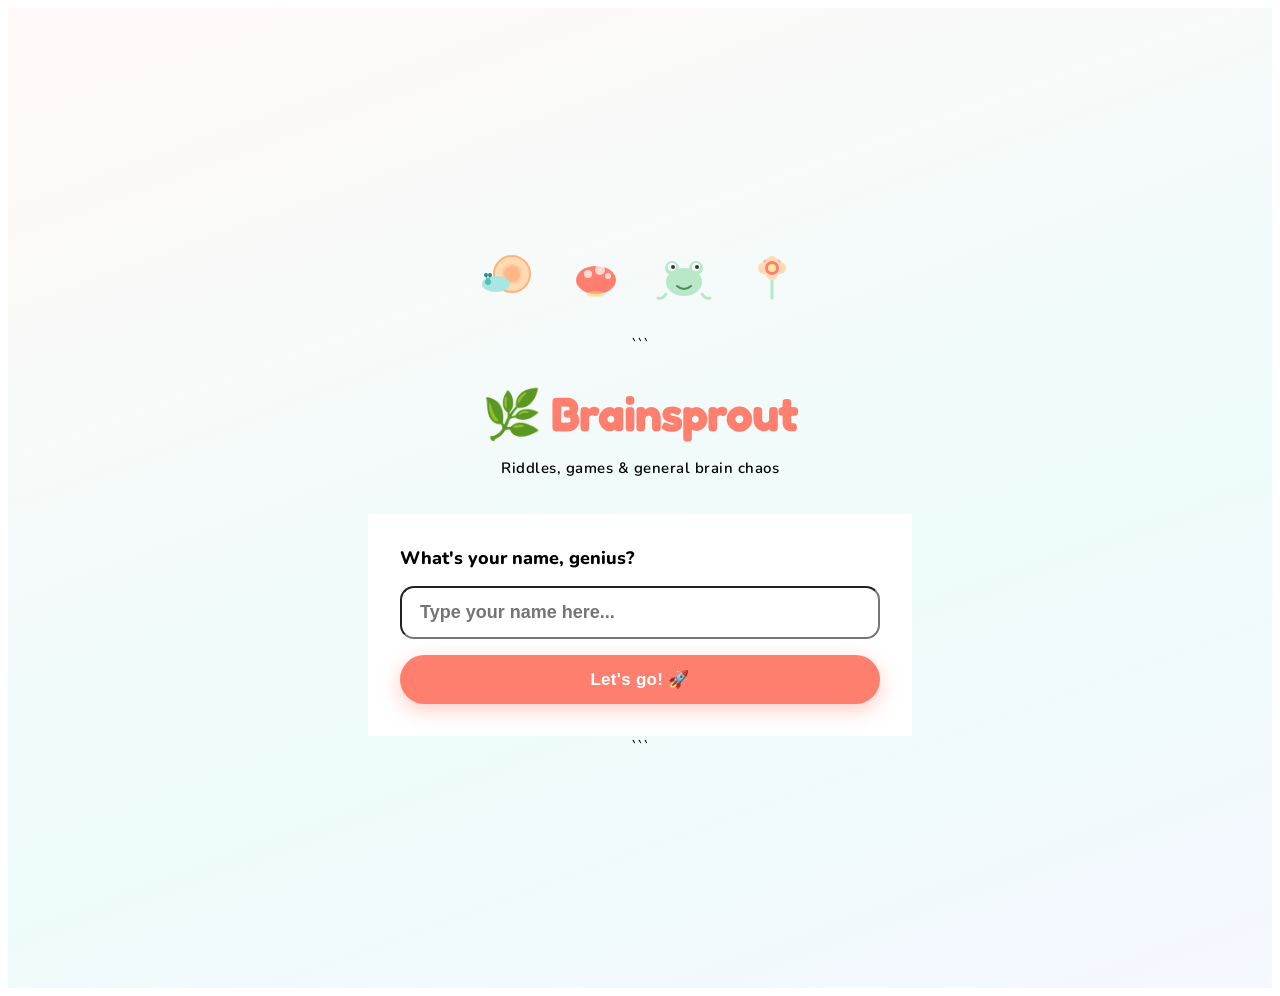
==== commit b2c0b191: "Update index.html" ====
--- a/index.html
+++ b/index.html
@@ -30,7 +30,7 @@
 - { margin: 0; padding: 0; box-sizing: border-box; }
 
 body {
-font-family: ‘Nunito’, sans-serif;
+font-family: 'Nunito', sans-serif;
 background: var(–bg);
 min-height: 100vh;
 overflow-x: hidden;
@@ -101,9 +101,9 @@
 }
 
 .app-logo {
-font-family: ‘Fredoka One’, sans-serif;
+font-family: 'Fredoka One', sans-serif;
 font-size: 48px;
-color: var(–coral);
+color: var(--coral);
 letter-spacing: -1px;
 margin-bottom: 6px;
 text-align: center;
@@ -138,7 +138,6 @@
 border: 2.5px solid var(–teal-light);
 border-radius: 14px;
 padding: 14px 18px;
-font-family: ‘Nunito’, sans-serif;
 font-size: 18px;
 font-weight: 700;
 color: var(–text-dark);
@@ -154,7 +153,6 @@
 
 /* ── BUTTONS ── */
 .btn {
-font-family: ‘Nunito’, sans-serif;
 font-weight: 800;
 font-size: 17px;
 border: none;
@@ -167,7 +165,7 @@
 .btn:active { transform: scale(0.96); }
 
 .btn-coral {
-background: var(–coral);
+background: var(--coral);
 color: white;
 box-shadow: 0 6px 20px rgba(255,127,110,0.4);
 }
@@ -212,13 +210,13 @@
 }
 
 .greeting {
-font-family: ‘Fredoka One’, sans-serif;
+font-family: 'Fredoka One', sans-serif;
 font-size: 32px;
 color: var(–text-dark);
 text-align: center;
 margin-bottom: 8px;
 }
-.greeting span { color: var(–coral); }
+.greeting span { color: var(--coral); }
 
 .activity-subtitle {
 font-size: 15px;
@@ -237,10 +235,10 @@
 
 .activity-card {
 background: white;
-border-radius: var(–radius);
+border-radius: var(--radius);
 padding: 28px 32px;
 width: 100%;
-box-shadow: var(–shadow);
+box-shadow: var(--shadow);
 display: flex;
 flex-direction: column;
 align-items: center;
@@ -252,13 +250,13 @@
 .activity-card:hover {
 transform: translateY(-3px);
 box-shadow: 0 16px 48px rgba(77,191,184,0.2);
-border-color: var(–teal-light);
+border-color: var(--teal-light);
 }
 
 .activity-card-icon { font-size: 44px; }
 
 .activity-card-title {
-font-family: ‘Fredoka One’, cursive;
+font-family: 'Fredoka One', sans-serif;
 font-size: 26px;
 color: var(–teal);
 }
@@ -274,7 +272,7 @@
 font-size: 13px;
 font-weight: 700;
 color: var(–teal);
-background: var(–teal-pale);
+background: var(--teal-pale);
 padding: 6px 14px;
 border-radius: 50px;
 display: none;
@@ -314,7 +312,7 @@
 width: 10px;
 height: 10px;
 border-radius: 50%;
-background: var(–teal-light);
+background: var(--teal-light);
 transition: background 0.3s, transform 0.3s;
 }
 .progress-dot.done { background: var(–teal); transform: scale(1.2); }
@@ -332,9 +330,9 @@
 }
 
 .timer-num {
-font-family: ‘Fredoka One’, sans-serif;
+font-family: 'Fredoka One', sans-serif;
 font-size: 22px;
-color: var(–coral);
+color: var(--coral);
 min-width: 28px;
 text-align: center;
 transition: color 0.3s;
@@ -362,7 +360,7 @@
 .riddle-num {
 font-size: 13px;
 font-weight: 700;
-color: var(–text-light);
+color: var(--text-light);
 letter-spacing: 1px;
 text-transform: uppercase;
 }
@@ -385,9 +383,9 @@
 }
 
 .riddle-text {
-font-family: ‘Fredoka One’, sans-serif;
+font-family: 'Fredoka One', sans-serif;
 font-size: 22px;
-color: var(–text-dark);
+color: var(--text-dark);
 line-height: 1.4;
 letter-spacing: -0.3px;
 }
@@ -400,13 +398,12 @@
 }
 
 .btn-hint {
-background: var(–butter);
+background: var(--butter);
 color: #8A6A00;
 font-size: 15px;
 padding: 12px 24px;
 border-radius: 50px;
 border: none;
-font-family: ‘Nunito’, sans-serif;
 font-weight: 800;
 cursor: pointer;
 transition: transform 0.15s, background 0.15s;
@@ -449,7 +446,7 @@
 .overlay-title {
 font-family: ‘Fredoka One’, sans-serif;
 font-size: 22px;
-color: var(–coral);
+color: var(--coral);
 }
 
 .overlay-hint {
@@ -505,7 +502,7 @@
 .celeb-title {
 font-family: ‘Fredoka One’, sans-serif;
 font-size: 40px;
-color: var(–coral);
+color: var(--coral);
 text-align: center;
 line-height: 1.1;
 margin-bottom: 8px;
@@ -602,7 +599,7 @@
 }
 
 .score-val {
-font-family: ‘Fredoka One’, cursive;
+font-family: 'Fredoka One', sans-serif;
 font-size: 22px;
 color: var(–teal);
 }
@@ -687,7 +684,7 @@
 height: 60px;
 border-radius: 16px;
 background: white;
-border: 2.5px solid var(–teal-light);
+border: 2.5px solid var(--teal-light);
 font-size: 20px;
 cursor: pointer;
 box-shadow: 0 4px 12px rgba(77,191,184,0.2);
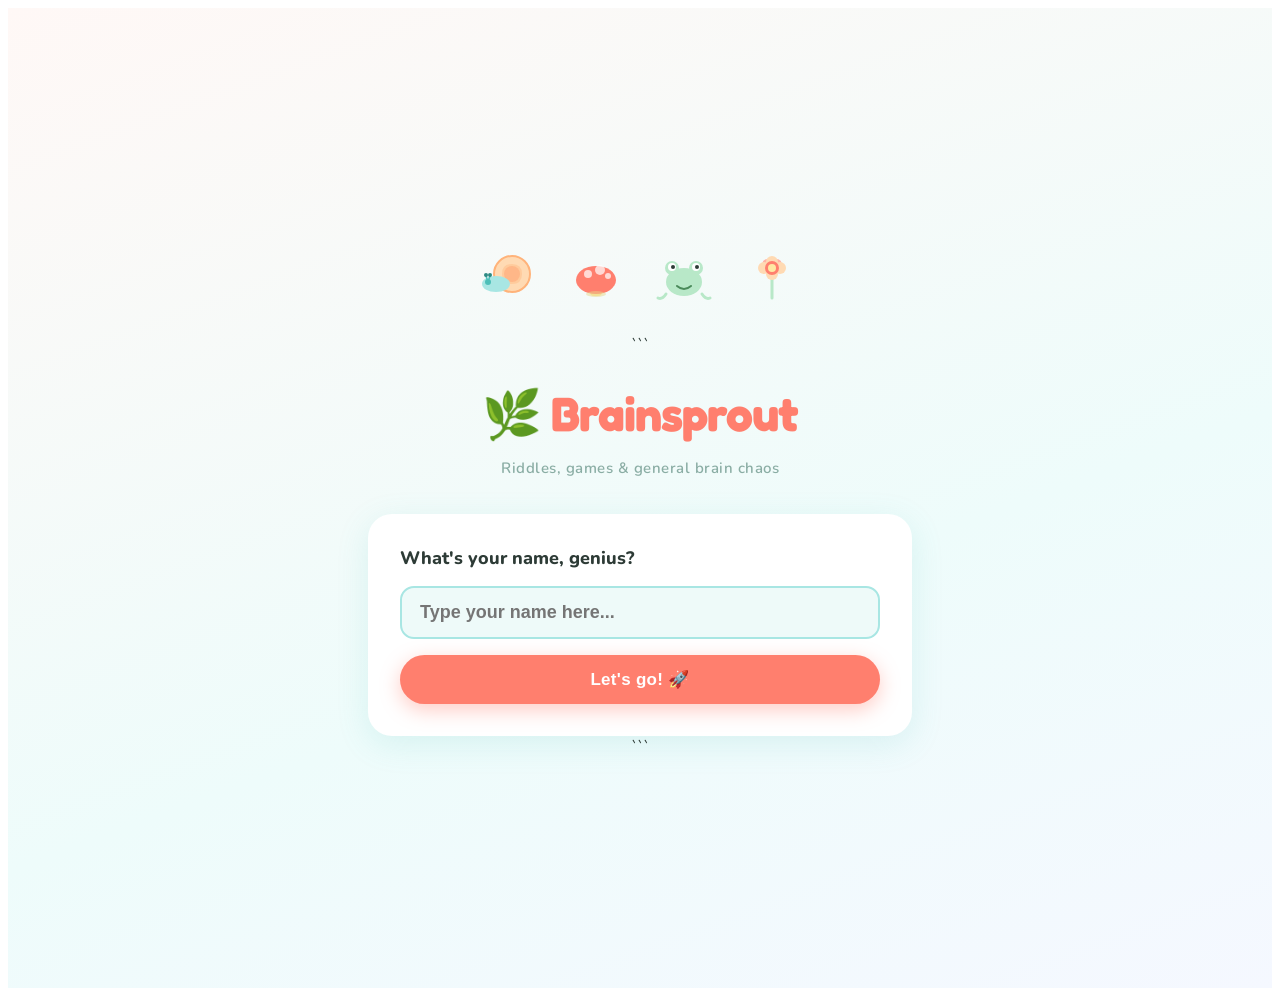
==== commit 69a44619: "Fix all the auto punctuation errors" ====
--- a/index.html
+++ b/index.html
@@ -34,7 +34,7 @@
 background: var(–bg);
 min-height: 100vh;
 overflow-x: hidden;
-color: var(–text-dark);
+color: var(--text-dark);
 }
 
 /* ── SCREENS ── */
@@ -111,7 +111,7 @@
 }
 .app-tagline {
 font-size: 15px;
-color: var(–text-light);
+color: var(--text-light);
 font-weight: 600;
 margin-bottom: 36px;
 letter-spacing: 0.5px;
@@ -119,10 +119,10 @@
 
 .name-card {
 background: white;
-border-radius: var(–radius);
+border-radius: var(--radius);
 padding: 32px;
 width: 100%;
-box-shadow: var(–shadow);
+box-shadow: var(--shadow);
 display: flex;
 flex-direction: column;
 gap: 16px;
@@ -131,23 +131,23 @@
 .name-card label {
 font-size: 18px;
 font-weight: 800;
-color: var(–text-dark);
+color: var(--text-dark);
 }
 
 .name-card input {
-border: 2.5px solid var(–teal-light);
+border: 2.5px solid var(--teal-light);
 border-radius: 14px;
 padding: 14px 18px;
 font-size: 18px;
 font-weight: 700;
-color: var(–text-dark);
+color: var(--text-dark);
 outline: none;
 transition: border-color 0.2s, box-shadow 0.2s;
-background: var(–teal-pale);
+background: var(--teal-pale);
 }
 .name-card input::placeholder { color: var(–text-light); font-weight: 600; }
 .name-card input:focus {
-border-color: var(–teal);
+border-color: var(--teal);
 box-shadow: 0 0 0 4px rgba(77,191,184,0.15);
 }
 
@@ -172,7 +172,7 @@
 .btn-coral:hover { transform: translateY(-2px); box-shadow: 0 10px 28px rgba(255,127,110,0.45); }
 
 .btn-teal {
-background: var(–teal);
+background: var(--teal);
 color: white;
 box-shadow: 0 6px 20px rgba(77,191,184,0.4);
 }
@@ -180,11 +180,11 @@
 
 .btn-outline {
 background: white;
-color: var(–text-mid);
+color: var(--text-mid);
 border: 2.5px solid #E0ECEB;
 box-shadow: none;
 }
-.btn-outline:hover { background: var(–teal-pale); border-color: var(–teal-light); }
+.btn-outline:hover { background: var(--teal-pale); border-color: var(--teal-light); }
 
 .btn-full { width: 100%; }
 
@@ -212,7 +212,7 @@
 .greeting {
 font-family: 'Fredoka One', sans-serif;
 font-size: 32px;
-color: var(–text-dark);
+color: var(--text-dark);
 text-align: center;
 margin-bottom: 8px;
 }
@@ -220,7 +220,7 @@
 
 .activity-subtitle {
 font-size: 15px;
-color: var(–text-light);
+color: var(--text-light);
 font-weight: 600;
 margin-bottom: 32px;
 }
@@ -263,7 +263,7 @@
 
 .activity-card-desc {
 font-size: 14px;
-color: var(–text-light);
+color: var(--text-light);
 font-weight: 600;
 text-align: center;
 }
@@ -315,8 +315,8 @@
 background: var(--teal-light);
 transition: background 0.3s, transform 0.3s;
 }
-.progress-dot.done { background: var(–teal); transform: scale(1.2); }
-.progress-dot.current { background: var(–coral); transform: scale(1.3); box-shadow: 0 0 0 3px var(–coral-pale); }
+.progress-dot.done { background: var(--teal); transform: scale(1.2); }
+.progress-dot.current { background: var(--coral); transform: scale(1.3); box-shadow: 0 0 0 3px var(--coral-pale); }
 
 .timer-wrap {
 display: flex;
@@ -593,7 +593,7 @@
 .score-label {
 font-size: 10px;
 font-weight: 800;
-color: var(–text-light);
+color: var(--text-light);
 text-transform: uppercase;
 letter-spacing: 1px;
 }
@@ -604,7 +604,7 @@
 color: var(–teal);
 }
 
-.score-box-hi .score-val { color: var(–coral); }
+.score-box-hi .score-val { color: var(--coral); }
 
 .clear-btn {
 position: absolute;
@@ -620,7 +620,7 @@
 border-radius: 50%;
 transition: color 0.2s, background 0.2s;
 }
-.clear-btn:hover { color: var(–coral); background: var(–coral-pale); }
+.clear-btn:hover { color: var(--coral); background: var(--coral-pale); }
 
 .canvas-wrap {
 position: relative;
@@ -661,8 +661,8 @@
 }
 
 .snake-overlay-emoji { font-size: 48px; animation: float 2s ease-in-out infinite; }
-.snake-overlay-title { font-family: ‘Fredoka One’, cursive; font-size: 28px; color: var(–text-dark); }
-.snake-overlay-sub { font-size: 14px; font-weight: 600; color: var(–text-light); margin-bottom: 8px; }
+.snake-overlay-title { font-family: 'Fredoka-One', sans-serif; font-size: 28px; color: var(--text-dark); }
+.snake-overlay-sub { font-size: 14px; font-weight: 600; color: var(--text-light); margin-bottom: 8px; }
 
 /* D-Pad */
 .dpad {
@@ -697,7 +697,7 @@
 -webkit-tap-highlight-color: transparent;
 user-select: none;
 }
-.dpad-btn:active { transform: scale(0.9); background: var(–teal-pale); }
+.dpad-btn:active { transform: scale(0.9); background: var(--teal-pale); }
 
 .dpad-center {
 width: 60px;
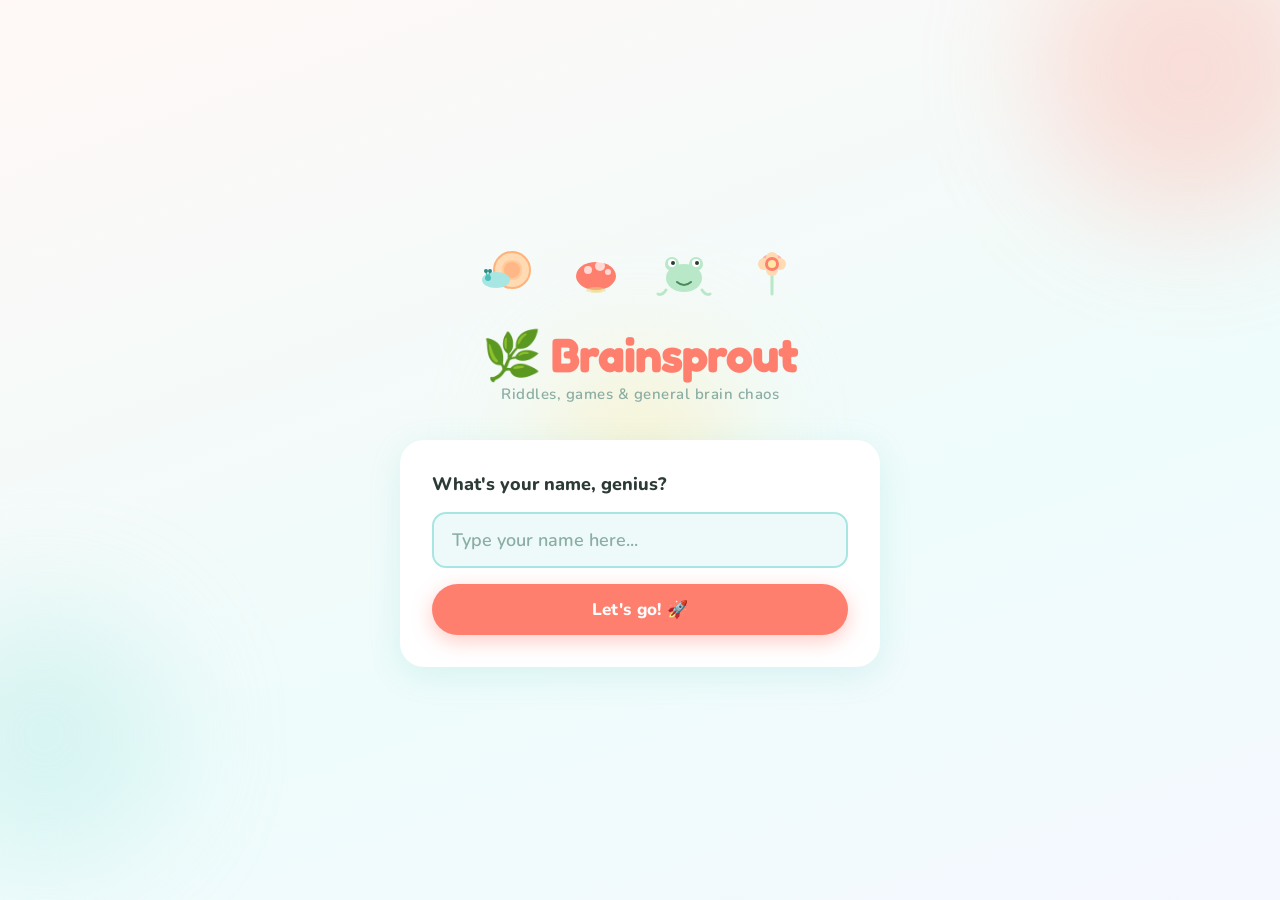
==== commit a49c8030: "Add files via upload" ====
--- a/index.html
+++ b/index.html
@@ -1,1406 +1,217 @@
 <!DOCTYPE html>
-
 <html lang="en">
 <head>
-<meta charset="UTF-8">
-<meta name="viewport" content="width=device-width, initial-scale=1.0">
-<title>Brainsprout 🌿</title>
-<link href="https://fonts.googleapis.com/css2?family=Nunito:wght@400;600;700;800;900&family=Fredoka+One&display=swap" rel="stylesheet">
-<style>
-  :root {
-    --coral: #FF7F6E;
-    --coral-light: #FFB3A7;
-    --coral-pale: #FFF0EE;
-    --teal: #4DBFB8;
-    --teal-light: #A8E6E3;
-    --teal-pale: #EEFAF9;
-    --mint: #B8E8C8;
-    --lavender: #C9C3E8;
-    --butter: #FFE8A3;
-    --peach: #FFDAB3;
-    --bg: #FAFDF9;
-    --text-dark: #2D3B36;
-    --text-mid: #5A7268;
-    --text-light: #8AADA4;
-    --radius: 24px;
-    --shadow: 0 8px 32px rgba(77,191,184,0.15);
-    --shadow-coral: 0 8px 32px rgba(255,127,110,0.2);
-  }
-
-- { margin: 0; padding: 0; box-sizing: border-box; }
-
-body {
-font-family: 'Nunito', sans-serif;
-background: var(–bg);
-min-height: 100vh;
-overflow-x: hidden;
-color: var(--text-dark);
-}
-
-/* ── SCREENS ── */
-.screen {
-display: none;
-min-height: 100vh;
-position: relative;
-overflow: hidden;
-}
-.screen.active { display: flex; flex-direction: column; align-items: center; }
-
-/* ── BACKGROUND BLOBS ── */
-.blob {
-position: absolute;
-border-radius: 50%;
-filter: blur(60px);
-pointer-events: none;
-z-index: 0;
-}
-
-/* ── START SCREEN ── */
-#start-screen {
-background: linear-gradient(160deg, #FFF8F6 0%, #EEFCFB 60%, #F5F8FF 100%);
-justify-content: center;
-padding: 40px 24px;
-}
-
-#start-screen .blob-1 { width: 300px; height: 300px; background: var(–coral-light); opacity: 0.4; top: -80px; right: -60px; }
-#start-screen .blob-2 { width: 250px; height: 250px; background: var(–teal-light); opacity: 0.35; bottom: 40px; left: -80px; }
-#start-screen .blob-3 { width: 180px; height: 180px; background: var(–butter); opacity: 0.5; top: 50%; left: 50%; transform: translate(-50%,-50%); }
-
-.start-inner {
-position: relative;
-z-index: 1;
-display: flex;
-flex-direction: column;
-align-items: center;
-max-width: 480px;
-width: 100%;
-gap: 0;
-}
-
-/* SVG Illustrations */
-.illus-row {
-display: flex;
-justify-content: center;
-gap: 16px;
-margin-bottom: 24px;
-flex-wrap: wrap;
-}
-
-.illus {
-width: 72px;
-height: 72px;
-animation: float 3s ease-in-out infinite;
-}
-.illus:nth-child(2) { animation-delay: 0.5s; }
-.illus:nth-child(3) { animation-delay: 1s; }
-.illus:nth-child(4) { animation-delay: 1.5s; }
-
-@keyframes float {
-0%, 100% { transform: translateY(0px); }
-50% { transform: translateY(-8px); }
-}
-
-.app-logo {
-font-family: 'Fredoka One', sans-serif;
-font-size: 48px;
-color: var(--coral);
-letter-spacing: -1px;
-margin-bottom: 6px;
-text-align: center;
-line-height: 1;
-}
-.app-tagline {
-font-size: 15px;
-color: var(--text-light);
-font-weight: 600;
-margin-bottom: 36px;
-letter-spacing: 0.5px;
-}
-
-.name-card {
-background: white;
-border-radius: var(--radius);
-padding: 32px;
-width: 100%;
-box-shadow: var(--shadow);
-display: flex;
-flex-direction: column;
-gap: 16px;
-}
-
-.name-card label {
-font-size: 18px;
-font-weight: 800;
-color: var(--text-dark);
-}
-
-.name-card input {
-border: 2.5px solid var(--teal-light);
-border-radius: 14px;
-padding: 14px 18px;
-font-size: 18px;
-font-weight: 700;
-color: var(--text-dark);
-outline: none;
-transition: border-color 0.2s, box-shadow 0.2s;
-background: var(--teal-pale);
-}
-.name-card input::placeholder { color: var(–text-light); font-weight: 600; }
-.name-card input:focus {
-border-color: var(--teal);
-box-shadow: 0 0 0 4px rgba(77,191,184,0.15);
-}
-
-/* ── BUTTONS ── */
-.btn {
-font-weight: 800;
-font-size: 17px;
-border: none;
-border-radius: 50px;
-padding: 14px 32px;
-cursor: pointer;
-transition: transform 0.15s, box-shadow 0.15s;
-letter-spacing: 0.3px;
-}
-.btn:active { transform: scale(0.96); }
-
-.btn-coral {
-background: var(--coral);
-color: white;
-box-shadow: 0 6px 20px rgba(255,127,110,0.4);
-}
-.btn-coral:hover { transform: translateY(-2px); box-shadow: 0 10px 28px rgba(255,127,110,0.45); }
-
-.btn-teal {
-background: var(--teal);
-color: white;
-box-shadow: 0 6px 20px rgba(77,191,184,0.4);
-}
-.btn-teal:hover { transform: translateY(-2px); box-shadow: 0 10px 28px rgba(77,191,184,0.45); }
-
-.btn-outline {
-background: white;
-color: var(--text-mid);
-border: 2.5px solid #E0ECEB;
-box-shadow: none;
-}
-.btn-outline:hover { background: var(--teal-pale); border-color: var(--teal-light); }
-
-.btn-full { width: 100%; }
-
-/* ── ACTIVITY SCREEN ── */
-#activity-screen {
-background: linear-gradient(160deg, #FFF8F6 0%, #EEFCFB 60%, #F5F8FF 100%);
-justify-content: center;
-padding: 40px 24px;
-}
-
-#activity-screen .blob-1 { width: 280px; height: 280px; background: var(–teal-light); opacity: 0.35; top: -60px; left: -60px; }
-#activity-screen .blob-2 { width: 200px; height: 200px; background: var(–coral-light); opacity: 0.3; bottom: 60px; right: -50px; }
-
-.activity-inner {
-position: relative;
-z-index: 1;
-max-width: 480px;
-width: 100%;
-display: flex;
-flex-direction: column;
-align-items: center;
-gap: 8px;
-}
-
-.greeting {
-font-family: 'Fredoka One', sans-serif;
-font-size: 32px;
-color: var(--text-dark);
-text-align: center;
-margin-bottom: 8px;
-}
-.greeting span { color: var(--coral); }
-
-.activity-subtitle {
-font-size: 15px;
-color: var(--text-light);
-font-weight: 600;
-margin-bottom: 32px;
-}
-
-.activity-btn-wrap {
-display: flex;
-flex-direction: column;
-align-items: center;
-gap: 8px;
-width: 100%;
-}
-
-.activity-card {
-background: white;
-border-radius: var(--radius);
-padding: 28px 32px;
-width: 100%;
-box-shadow: var(--shadow);
-display: flex;
-flex-direction: column;
-align-items: center;
-gap: 16px;
-cursor: pointer;
-transition: transform 0.2s, box-shadow 0.2s;
-border: 2.5px solid transparent;
-}
-.activity-card:hover {
-transform: translateY(-3px);
-box-shadow: 0 16px 48px rgba(77,191,184,0.2);
-border-color: var(--teal-light);
-}
-
-.activity-card-icon { font-size: 44px; }
-
-.activity-card-title {
-font-family: 'Fredoka One', sans-serif;
-font-size: 26px;
-color: var(–teal);
-}
-
-.activity-card-desc {
-font-size: 14px;
-color: var(--text-light);
-font-weight: 600;
-text-align: center;
-}
-
-.completed-badge {
-font-size: 13px;
-font-weight: 700;
-color: var(–teal);
-background: var(--teal-pale);
-padding: 6px 14px;
-border-radius: 50px;
-display: none;
-align-items: center;
-gap: 6px;
-}
-.completed-badge.show { display: flex; }
-
-/* ── RIDDLE SCREEN ── */
-#riddle-screen {
-background: linear-gradient(180deg, #EEFCFB 0%, #FFF8F6 100%);
-padding: 0;
-justify-content: flex-start;
-}
-
-.riddle-header {
-width: 100%;
-padding: 20px 24px 16px;
-display: flex;
-align-items: center;
-justify-content: space-between;
-position: relative;
-z-index: 2;
-background: rgba(255,255,255,0.7);
-backdrop-filter: blur(8px);
-border-bottom: 1px solid rgba(77,191,184,0.15);
-}
-
-.progress-wrap {
-display: flex;
-align-items: center;
-gap: 6px;
-flex: 1;
-}
-
-.progress-dot {
-width: 10px;
-height: 10px;
-border-radius: 50%;
-background: var(--teal-light);
-transition: background 0.3s, transform 0.3s;
-}
-.progress-dot.done { background: var(--teal); transform: scale(1.2); }
-.progress-dot.current { background: var(--coral); transform: scale(1.3); box-shadow: 0 0 0 3px var(--coral-pale); }
-
-.timer-wrap {
-display: flex;
-align-items: center;
-gap: 8px;
-background: white;
-border-radius: 50px;
-padding: 8px 16px;
-box-shadow: 0 2px 12px rgba(0,0,0,0.08);
-margin-left: 16px;
-}
-
-.timer-num {
-font-family: 'Fredoka One', sans-serif;
-font-size: 22px;
-color: var(--coral);
-min-width: 28px;
-text-align: center;
-transition: color 0.3s;
-}
-.timer-num.urgent { color: #FF4444; animation: pulse 0.5s ease-in-out infinite; }
-@keyframes pulse { 0%,100% { transform: scale(1); } 50% { transform: scale(1.15); } }
-
-.timer-icon { font-size: 18px; }
-
-.riddle-body {
-flex: 1;
-display: flex;
-flex-direction: column;
-align-items: center;
-justify-content: center;
-padding: 32px 24px 24px;
-width: 100%;
-max-width: 560px;
-margin: 0 auto;
-gap: 24px;
-position: relative;
-z-index: 1;
-}
-
-.riddle-num {
-font-size: 13px;
-font-weight: 700;
-color: var(--text-light);
-letter-spacing: 1px;
-text-transform: uppercase;
-}
-
-.riddle-card {
-background: white;
-border-radius: 28px;
-padding: 36px 32px;
-width: 100%;
-box-shadow: 0 12px 48px rgba(77,191,184,0.12), 0 2px 8px rgba(0,0,0,0.04);
-text-align: center;
-position: relative;
-border: 2px solid rgba(77,191,184,0.1);
-}
-
-.riddle-deco {
-font-size: 36px;
-margin-bottom: 16px;
-display: block;
-}
-
-.riddle-text {
-font-family: 'Fredoka One', sans-serif;
-font-size: 22px;
-color: var(--text-dark);
-line-height: 1.4;
-letter-spacing: -0.3px;
-}
-
-.riddle-actions {
-display: flex;
-flex-direction: column;
-gap: 12px;
-width: 100%;
-}
-
-.btn-hint {
-background: var(--butter);
-color: #8A6A00;
-font-size: 15px;
-padding: 12px 24px;
-border-radius: 50px;
-border: none;
-font-weight: 800;
-cursor: pointer;
-transition: transform 0.15s, background 0.15s;
-display: flex;
-align-items: center;
-justify-content: center;
-gap: 8px;
-}
-.btn-hint:hover { background: #FFD970; transform: translateY(-1px); }
-
-/* ── HINT OVERLAY ── */
-.overlay {
-display: none;
-position: fixed;
-inset: 0;
-background: rgba(45,59,54,0.5);
-backdrop-filter: blur(4px);
-z-index: 100;
-align-items: flex-end;
-justify-content: center;
-padding: 24px;
-}
-.overlay.show { display: flex; animation: fadeIn 0.2s ease; }
-@keyframes fadeIn { from { opacity: 0; } to { opacity: 1; } }
-
-.overlay-card {
-background: white;
-border-radius: 28px;
-padding: 32px;
-width: 100%;
-max-width: 480px;
-text-align: center;
-animation: slideUp 0.3s cubic-bezier(0.34, 1.56, 0.64, 1);
-display: flex;
-flex-direction: column;
-gap: 16px;
-}
-@keyframes slideUp { from { transform: translateY(60px); opacity: 0; } to { transform: translateY(0); opacity: 1; } }
-
-.overlay-title {
-font-family: ‘Fredoka One’, sans-serif;
-font-size: 22px;
-color: var(--coral);
-}
-
-.overlay-hint {
-font-size: 17px;
-font-weight: 700;
-color: var(–text-dark);
-line-height: 1.5;
-}
-
-/* ── CELEBRATION SCREEN ── */
-#celebration-screen {
-background: linear-gradient(160deg, #FFF8F6 0%, #EEFCFB 60%, #F0F4FF 100%);
-justify-content: center;
-padding: 40px 24px;
-position: relative;
-}
-
-.confetti-container {
-position: absolute;
-inset: 0;
-pointer-events: none;
-overflow: hidden;
-z-index: 0;
-}
-
-.confetti-piece {
-position: absolute;
-width: 10px;
-height: 10px;
-border-radius: 2px;
-animation: confettiFall linear forwards;
-}
-
-@keyframes confettiFall {
-0% { transform: translateY(-20px) rotate(0deg); opacity: 1; }
-100% { transform: translateY(110vh) rotate(720deg); opacity: 0; }
-}
-
-.celeb-inner {
-position: relative;
-z-index: 1;
-display: flex;
-flex-direction: column;
-align-items: center;
-max-width: 480px;
-width: 100%;
-gap: 8px;
-}
-
-.celeb-emoji { font-size: 72px; margin-bottom: 8px; animation: bounce 0.6s ease-in-out; }
-@keyframes bounce { 0%,100% { transform: scale(1); } 50% { transform: scale(1.2); } }
-
-.celeb-title {
-font-family: ‘Fredoka One’, sans-serif;
-font-size: 40px;
-color: var(--coral);
-text-align: center;
-line-height: 1.1;
-margin-bottom: 8px;
-}
-
-.celeb-subtitle {
-font-size: 16px;
-font-weight: 700;
-color: var(–text-mid);
-text-align: center;
-margin-bottom: 32px;
-}
-
-.celeb-actions {
-display: flex;
-flex-direction: column;
-gap: 12px;
-width: 100%;
-}
-
-/* ── TRANSITIONS ── */
-.screen { animation: none; }
-.screen.entering { animation: screenIn 0.4s cubic-bezier(0.34, 1.56, 0.64, 1); }
-@keyframes screenIn { from { opacity: 0; transform: scale(0.96); } to { opacity: 1; transform: scale(1); } }
-
-/* ── LOADING ── */
-.loading-wrap {
-display: flex;
-flex-direction: column;
-align-items: center;
-gap: 16px;
-padding: 60px 24px;
-}
-.loading-spinner {
-width: 48px;
-height: 48px;
-border: 4px solid var(–teal-light);
-border-top-color: var(–teal);
-border-radius: 50%;
-animation: spin 0.8s linear infinite;
-}
-@keyframes spin { to { transform: rotate(360deg); } }
-
-/* ── SNAKE SCREEN ── */
-#snake-screen {
-background: linear-gradient(160deg, #EEFCFB 0%, #FFF8F6 100%);
-justify-content: flex-start;
-padding: 0;
-}
-
-.snake-inner {
-display: flex;
-flex-direction: column;
-align-items: center;
-width: 100%;
-max-width: 480px;
-margin: 0 auto;
-padding: 20px 16px 24px;
-gap: 16px;
-position: relative;
-z-index: 1;
-}
-
-.snake-header {
-display: flex;
-align-items: center;
-justify-content: space-between;
-width: 100%;
-}
-
-.snake-scores {
-display: flex;
-gap: 10px;
-}
-
-.score-box {
-background: white;
-border-radius: 16px;
-padding: 8px 16px;
-text-align: center;
-box-shadow: var(–shadow);
-min-width: 64px;
-position: relative;
-}
-
-.score-box-hi { padding-right: 28px; }
-
-.score-label {
-font-size: 10px;
-font-weight: 800;
-color: var(--text-light);
-text-transform: uppercase;
-letter-spacing: 1px;
-}
-
-.score-val {
-font-family: 'Fredoka One', sans-serif;
-font-size: 22px;
-color: var(–teal);
-}
-
-.score-box-hi .score-val { color: var(--coral); }
-
-.clear-btn {
-position: absolute;
-top: 4px;
-right: 5px;
-background: none;
-border: none;
-font-size: 10px;
-color: var(–text-light);
-cursor: pointer;
-padding: 2px;
-line-height: 1;
-border-radius: 50%;
-transition: color 0.2s, background 0.2s;
-}
-.clear-btn:hover { color: var(--coral); background: var(--coral-pale); }
-
-.canvas-wrap {
-position: relative;
-border-radius: 20px;
-overflow: hidden;
-box-shadow: 0 12px 48px rgba(77,191,184,0.18), 0 2px 8px rgba(0,0,0,0.06);
-border: 3px solid rgba(77,191,184,0.2);
-width: min(340px, calc(100vw - 32px));
-height: min(340px, calc(100vw - 32px));
-}
-
-#snake-canvas {
-display: block;
-width: 100%;
-height: 100%;
-background: #F0FAF9;
-}
-
-.snake-overlay {
-position: absolute;
-inset: 0;
-background: rgba(238,250,249,0.94);
-display: flex;
-align-items: center;
-justify-content: center;
-backdrop-filter: blur(4px);
-transition: opacity 0.3s;
-}
-.snake-overlay.hidden { display: none; }
-
-.snake-overlay-content {
-display: flex;
-flex-direction: column;
-align-items: center;
-gap: 8px;
-text-align: center;
-padding: 24px;
-}
-
-.snake-overlay-emoji { font-size: 48px; animation: float 2s ease-in-out infinite; }
-.snake-overlay-title { font-family: 'Fredoka-One', sans-serif; font-size: 28px; color: var(--text-dark); }
-.snake-overlay-sub { font-size: 14px; font-weight: 600; color: var(--text-light); margin-bottom: 8px; }
-
-/* D-Pad */
-.dpad {
-display: flex;
-flex-direction: column;
-align-items: center;
-gap: 4px;
-margin-top: 4px;
-}
-
-.dpad-row {
-display: flex;
-align-items: center;
-gap: 4px;
-}
-
-.dpad-btn {
-width: 60px;
-height: 60px;
-border-radius: 16px;
-background: white;
-border: 2.5px solid var(--teal-light);
-font-size: 20px;
-cursor: pointer;
-box-shadow: 0 4px 12px rgba(77,191,184,0.2);
-transition: transform 0.1s, background 0.1s;
-display: flex;
-align-items: center;
-justify-content: center;
-color: var(–teal);
-font-weight: 900;
--webkit-tap-highlight-color: transparent;
-user-select: none;
-}
-.dpad-btn:active { transform: scale(0.9); background: var(--teal-pale); }
-
-.dpad-center {
-width: 60px;
-height: 60px;
-display: flex;
-align-items: center;
-justify-content: center;
-font-size: 22px;
-}
-
-/* Responsive */
-@media (max-width: 400px) {
-.app-logo { font-size: 38px; }
-.riddle-text { font-size: 18px; }
-.celeb-title { font-size: 32px; }
-.dpad-btn { width: 52px; height: 52px; }
-}
-</style>
-
+  <meta charset="UTF-8">
+  <meta name="viewport" content="width=device-width, initial-scale=1.0">
+  <title>Brainsprout 🌿</title>
+  <link href="https://fonts.googleapis.com/css2?family=Nunito:wght@400;600;700;800;900&family=Fredoka+One&display=swap" rel="stylesheet">
+  <link rel="stylesheet" href="styles.css">
+  <style>
+    .page {
+      background: linear-gradient(160deg, #FFF8F6 0%, #EEFCFB 60%, #F5F8FF 100%);
+      justify-content: center;
+      padding: 40px 24px;
+    }
+
+    .blob-1 { width: 300px; height: 300px; background: var(--coral-light); opacity: 0.4; top: -80px; right: -60px; }
+    .blob-2 { width: 250px; height: 250px; background: var(--teal-light); opacity: 0.35; bottom: 40px; left: -80px; }
+    .blob-3 { width: 180px; height: 180px; background: var(--butter); opacity: 0.5; top: 50%; left: 50%; transform: translate(-50%,-50%); }
+
+    .start-inner {
+      position: relative;
+      z-index: 1;
+      display: flex;
+      flex-direction: column;
+      align-items: center;
+      max-width: 480px;
+      width: 100%;
+    }
+
+    .app-logo {
+      font-family: 'Fredoka One', sans-serif;
+      font-size: 48px;
+      color: var(--coral);
+      letter-spacing: -1px;
+      margin-bottom: 6px;
+      text-align: center;
+      line-height: 1;
+    }
+
+    .app-tagline {
+      font-size: 15px;
+      color: var(--text-light);
+      font-weight: 600;
+      margin-bottom: 36px;
+      letter-spacing: 0.5px;
+    }
+
+    .name-card {
+      background: white;
+      border-radius: var(--radius);
+      padding: 32px;
+      width: 100%;
+      box-shadow: var(--shadow);
+      display: flex;
+      flex-direction: column;
+      gap: 16px;
+    }
+
+    .name-card label {
+      font-size: 18px;
+      font-weight: 800;
+      color: var(--text-dark);
+    }
+
+    .name-card input {
+      border: 2.5px solid var(--teal-light);
+      border-radius: 14px;
+      padding: 14px 18px;
+      font-family: 'Nunito', sans-serif;
+      font-size: 18px;
+      font-weight: 700;
+      color: var(--text-dark);
+      outline: none;
+      transition: border-color 0.2s, box-shadow 0.2s;
+      background: var(--teal-pale);
+    }
+    .name-card input::placeholder { color: var(--text-light); font-weight: 600; }
+    .name-card input:focus {
+      border-color: var(--teal);
+      box-shadow: 0 0 0 4px rgba(77,191,184,0.15);
+    }
+
+    /* Reset button — top right, index only */
+    .reset-btn-index {
+      position: fixed;
+      top: 16px;
+      right: 16px;
+      background: white;
+      border: 2px solid #E0ECEB;
+      border-radius: 50px;
+      padding: 8px 14px;
+      font-family: 'Nunito', sans-serif;
+      font-size: 13px;
+      font-weight: 800;
+      color: var(--text-light);
+      cursor: pointer;
+      z-index: 10;
+      transition: color 0.2s, border-color 0.2s, background 0.2s;
+      display: none;
+    }
+    .reset-btn-index:hover { color: var(--coral); border-color: var(--coral-light); background: var(--coral-pale); }
+    .reset-btn-index.visible { display: block; }
+
+    @media (max-width: 400px) {
+      .app-logo { font-size: 38px; }
+    }
+  </style>
 </head>
 <body>
-
-<!-- ══════════════ START SCREEN ══════════════ -->
-
-<div id="start-screen" class="screen active">
-  <div class="blob blob-1"></div>
-  <div class="blob blob-2"></div>
-  <div class="blob blob-3"></div>
-
-  <div class="start-inner">
-    <div class="illus-row">
-      <!-- Snail -->
-      <svg class="illus" viewBox="0 0 72 72" fill="none" xmlns="http://www.w3.org/2000/svg">
-        <circle cx="40" cy="36" r="18" fill="#FFDAB3" stroke="#FFB37A" stroke-width="2"/>
-        <path d="M40 26 Q50 26 50 36 Q50 46 40 46 Q30 46 30 36 Q30 26 40 26Z" fill="#FFB37A" opacity="0.4"/>
-        <circle cx="40" cy="36" r="8" fill="#FF8C5A" opacity="0.3"/>
-        <ellipse cx="24" cy="46" rx="14" ry="8" fill="#A8E6E3"/>
-        <circle cx="16" cy="44" r="3" fill="#4DBFB8"/>
-        <line x1="16" y1="44" x2="14" y2="38" stroke="#4DBFB8" stroke-width="1.5" stroke-linecap="round"/>
-        <line x1="16" y1="44" x2="18" y2="38" stroke="#4DBFB8" stroke-width="1.5" stroke-linecap="round"/>
-        <circle cx="14" cy="37" r="2" fill="#2D8A84"/>
-        <circle cx="18" cy="37" r="2" fill="#2D8A84"/>
-      </svg>
-      <!-- Mushroom -->
-      <svg class="illus" viewBox="0 0 72 72" fill="none" xmlns="http://www.w3.org/2000/svg">
-        <rect x="30" y="42" width="12" height="16" rx="4" fill="#FFE8A3"/>
-        <ellipse cx="36" cy="42" rx="20" ry="14" fill="#FF7F6E"/>
-        <circle cx="28" cy="36" r="4" fill="white" opacity="0.7"/>
-        <circle cx="40" cy="32" r="5" fill="white" opacity="0.7"/>
-        <circle cx="48" cy="38" r="3" fill="white" opacity="0.7"/>
-        <ellipse cx="36" cy="56" rx="10" ry="3" fill="#E8D88A" opacity="0.5"/>
-      </svg>
-      <!-- Frog -->
-      <svg class="illus" viewBox="0 0 72 72" fill="none" xmlns="http://www.w3.org/2000/svg">
-        <ellipse cx="36" cy="44" rx="18" ry="14" fill="#B8E8C8"/>
-        <circle cx="24" cy="30" r="7" fill="#B8E8C8"/>
-        <circle cx="48" cy="30" r="7" fill="#B8E8C8"/>
-        <circle cx="24" cy="29" r="4" fill="white"/>
-        <circle cx="48" cy="29" r="4" fill="white"/>
-        <circle cx="25" cy="29" r="2" fill="#2D3B36"/>
-        <circle cx="49" cy="29" r="2" fill="#2D3B36"/>
-        <path d="M29 48 Q36 54 43 48" stroke="#4A8A5A" stroke-width="2" stroke-linecap="round" fill="none"/>
-        <path d="M18 56 Q14 62 10 60" stroke="#B8E8C8" stroke-width="3" stroke-linecap="round"/>
-        <path d="M54 56 Q58 62 62 60" stroke="#B8E8C8" stroke-width="3" stroke-linecap="round"/>
-      </svg>
-      <!-- Flower -->
-      <svg class="illus" viewBox="0 0 72 72" fill="none" xmlns="http://www.w3.org/2000/svg">
-        <line x1="36" y1="60" x2="36" y2="36" stroke="#B8E8C8" stroke-width="3" stroke-linecap="round"/>
-        <path d="M36 28 C36 20 26 18 26 28 C26 36 36 36 36 36 C36 36 46 36 46 28 C46 18 36 20 36 28Z" fill="#FFB3A7"/>
-        <circle cx="28" cy="30" r="6" fill="#FFDAB3"/>
-        <circle cx="44" cy="30" r="6" fill="#FFDAB3"/>
-        <circle cx="36" cy="24" r="6" fill="#FFDAB3"/>
-        <circle cx="36" cy="36" r="6" fill="#FFDAB3"/>
-        <circle cx="36" cy="30" r="7" fill="#FF7F6E"/>
-        <circle cx="36" cy="30" r="4" fill="#FFE8A3"/>
-      </svg>
-    </div>
-
-```
-<h1 class="app-logo">🌿 Brainsprout</h1>
-<p class="app-tagline">Riddles, games &amp; general brain chaos</p>
-
-<div class="name-card">
-  <label for="name-input">What's your name, genius?</label>
-  <input type="text" id="name-input" placeholder="Type your name here..." maxlength="20" autocomplete="off" />
-  <button class="btn btn-coral btn-full" onclick="submitName()">Let's go! 🚀</button>
-</div>
-```
-
-  </div>
-</div>
-
-<!-- ══════════════ ACTIVITY SCREEN ══════════════ -->
-
-<div id="activity-screen" class="screen">
-  <div class="blob blob-1"></div>
-  <div class="blob blob-2"></div>
-
-  <div class="activity-inner" style="margin-top: 40px;">
-    <div class="illus-row" style="margin-bottom:16px;">
-      <svg width="48" height="48" viewBox="0 0 72 72" class="illus"><ellipse cx="36" cy="44" rx="18" ry="14" fill="#B8E8C8"/><circle cx="24" cy="30" r="7" fill="#B8E8C8"/><circle cx="48" cy="30" r="7" fill="#B8E8C8"/><circle cx="24" cy="29" r="4" fill="white"/><circle cx="48" cy="29" r="4" fill="white"/><circle cx="25" cy="29" r="2" fill="#2D3B36"/><circle cx="49" cy="29" r="2" fill="#2D3B36"/><path d="M29 48 Q36 54 43 48" stroke="#4A8A5A" stroke-width="2" stroke-linecap="round" fill="none"/></svg>
-    </div>
-    <h2 class="greeting">Hello, <span id="player-name-display">friend</span>! 👋</h2>
-    <p class="activity-subtitle">What are we playing today?</p>
-
-```
-<div class="activity-btn-wrap">
-  <div class="activity-card" onclick="startRiddles()">
-    <div class="activity-card-icon">🧩</div>
-    <div class="activity-card-title">Riddles</div>
-    <div class="activity-card-desc">7 brain-bending riddles. Think fast.</div>
-  </div>
-  <div class="completed-badge" id="riddles-badge">
-    ✅ <span id="rounds-count">1</span> riddle challenge completed
-  </div>
-  <div class="activity-card" onclick="goToSnake()" style="margin-top:4px;">
-    <div class="activity-card-icon">🐍</div>
-    <div class="activity-card-title" style="color:var(--coral);">Snake</div>
-    <div class="activity-card-desc">The classic Nokia game. Try not to eat yourself.</div>
-  </div>
-</div>
-```
-
-  </div>
-</div>
-
-<!-- ══════════════ SNAKE SCREEN ══════════════ -->
-
-<div id="snake-screen" class="screen">
-  <div class="blob blob-1" style="background:var(--teal-light);opacity:0.3;width:250px;height:250px;top:-60px;right:-60px;"></div>
-  <div class="blob blob-2" style="background:var(--coral-light);opacity:0.25;width:200px;height:200px;bottom:40px;left:-60px;"></div>
-
-  <div class="snake-inner">
-    <div class="snake-header">
-      <button class="btn btn-outline" style="padding:8px 18px;font-size:13px;" onclick="goToActivity()">← Back</button>
-      <div class="snake-scores">
-        <div class="score-box">
-          <div class="score-label">Score</div>
-          <div class="score-val" id="snake-score">0</div>
-        </div>
-        <div class="score-box score-box-hi">
-          <div class="score-label">Best</div>
-          <div class="score-val" id="snake-hi">0</div>
-          <button class="clear-btn" onclick="clearHighScore()" title="Clear high score">✕</button>
-        </div>
+  <button class="reset-btn-index" id="reset-btn" onclick="handleReset()" title="Start over">↺ Reset</button>
+
+  <div class="page">
+    <div class="blob blob-1"></div>
+    <div class="blob blob-2"></div>
+    <div class="blob blob-3"></div>
+
+    <div class="start-inner">
+      <div class="illus-row">
+        <!-- Snail -->
+        <svg class="illus" viewBox="0 0 72 72" fill="none" xmlns="http://www.w3.org/2000/svg">
+          <circle cx="40" cy="36" r="18" fill="#FFDAB3" stroke="#FFB37A" stroke-width="2"/>
+          <path d="M40 26 Q50 26 50 36 Q50 46 40 46 Q30 46 30 36 Q30 26 40 26Z" fill="#FFB37A" opacity="0.4"/>
+          <circle cx="40" cy="36" r="8" fill="#FF8C5A" opacity="0.3"/>
+          <ellipse cx="24" cy="46" rx="14" ry="8" fill="#A8E6E3"/>
+          <circle cx="16" cy="44" r="3" fill="#4DBFB8"/>
+          <line x1="16" y1="44" x2="14" y2="38" stroke="#4DBFB8" stroke-width="1.5" stroke-linecap="round"/>
+          <line x1="16" y1="44" x2="18" y2="38" stroke="#4DBFB8" stroke-width="1.5" stroke-linecap="round"/>
+          <circle cx="14" cy="37" r="2" fill="#2D8A84"/>
+          <circle cx="18" cy="37" r="2" fill="#2D8A84"/>
+        </svg>
+        <!-- Mushroom -->
+        <svg class="illus" viewBox="0 0 72 72" fill="none" xmlns="http://www.w3.org/2000/svg">
+          <rect x="30" y="42" width="12" height="16" rx="4" fill="#FFE8A3"/>
+          <ellipse cx="36" cy="42" rx="20" ry="14" fill="#FF7F6E"/>
+          <circle cx="28" cy="36" r="4" fill="white" opacity="0.7"/>
+          <circle cx="40" cy="32" r="5" fill="white" opacity="0.7"/>
+          <circle cx="48" cy="38" r="3" fill="white" opacity="0.7"/>
+          <ellipse cx="36" cy="56" rx="10" ry="3" fill="#E8D88A" opacity="0.5"/>
+        </svg>
+        <!-- Frog -->
+        <svg class="illus" viewBox="0 0 72 72" fill="none" xmlns="http://www.w3.org/2000/svg">
+          <ellipse cx="36" cy="44" rx="18" ry="14" fill="#B8E8C8"/>
+          <circle cx="24" cy="30" r="7" fill="#B8E8C8"/>
+          <circle cx="48" cy="30" r="7" fill="#B8E8C8"/>
+          <circle cx="24" cy="29" r="4" fill="white"/>
+          <circle cx="48" cy="29" r="4" fill="white"/>
+          <circle cx="25" cy="29" r="2" fill="#2D3B36"/>
+          <circle cx="49" cy="29" r="2" fill="#2D3B36"/>
+          <path d="M29 48 Q36 54 43 48" stroke="#4A8A5A" stroke-width="2" stroke-linecap="round" fill="none"/>
+          <path d="M18 56 Q14 62 10 60" stroke="#B8E8C8" stroke-width="3" stroke-linecap="round"/>
+          <path d="M54 56 Q58 62 62 60" stroke="#B8E8C8" stroke-width="3" stroke-linecap="round"/>
+        </svg>
+        <!-- Flower -->
+        <svg class="illus" viewBox="0 0 72 72" fill="none" xmlns="http://www.w3.org/2000/svg">
+          <line x1="36" y1="60" x2="36" y2="36" stroke="#B8E8C8" stroke-width="3" stroke-linecap="round"/>
+          <path d="M36 28 C36 20 26 18 26 28 C26 36 36 36 36 36 C36 36 46 36 46 28 C46 18 36 20 36 28Z" fill="#FFB3A7"/>
+          <circle cx="28" cy="30" r="6" fill="#FFDAB3"/>
+          <circle cx="44" cy="30" r="6" fill="#FFDAB3"/>
+          <circle cx="36" cy="24" r="6" fill="#FFDAB3"/>
+          <circle cx="36" cy="36" r="6" fill="#FFDAB3"/>
+          <circle cx="36" cy="30" r="7" fill="#FF7F6E"/>
+          <circle cx="36" cy="30" r="4" fill="#FFE8A3"/>
+        </svg>
+      </div>
+
+      <h1 class="app-logo">🌿 Brainsprout</h1>
+      <p class="app-tagline">Riddles, games &amp; general brain chaos</p>
+
+      <div class="name-card">
+        <label for="name-input">What's your name, genius?</label>
+        <input type="text" id="name-input" placeholder="Type your name here..." maxlength="20" autocomplete="off" />
+        <button class="btn btn-coral btn-full" onclick="submitName()">Let's go! 🚀</button>
       </div>
     </div>
-
-```
-<div class="canvas-wrap">
-  <canvas id="snake-canvas"></canvas>
-  <div class="snake-overlay" id="snake-overlay">
-    <div class="snake-overlay-content">
-      <div class="snake-overlay-emoji" id="overlay-emoji">🐍</div>
-      <div class="snake-overlay-title" id="overlay-title">Snake</div>
-      <div class="snake-overlay-sub" id="overlay-sub">Use arrow keys or buttons below</div>
-      <button class="btn btn-teal" id="overlay-btn" onclick="startSnakeGame()">Play 🎮</button>
-    </div>
   </div>
-</div>
-
-<div class="dpad">
-  <div class="dpad-row">
-    <button class="dpad-btn" onclick="snakeDir('UP')">▲</button>
-  </div>
-  <div class="dpad-row">
-    <button class="dpad-btn" onclick="snakeDir('LEFT')">◀</button>
-    <div class="dpad-center">🌿</div>
-    <button class="dpad-btn" onclick="snakeDir('RIGHT')">▶</button>
-  </div>
-  <div class="dpad-row">
-    <button class="dpad-btn" onclick="snakeDir('DOWN')">▼</button>
-  </div>
-</div>
-```
-
-  </div>
-</div>
-
-<!-- ══════════════ RIDDLE SCREEN ══════════════ -->
-
-<div id="riddle-screen" class="screen">
-  <div class="riddle-header">
-    <div class="progress-wrap" id="progress-dots"></div>
-    <div class="timer-wrap">
-      <span class="timer-icon">⏱️</span>
-      <span class="timer-num" id="timer-display">30</span>
-    </div>
-  </div>
-
-  <div class="riddle-body">
-    <div class="riddle-num" id="riddle-num">Riddle 1 of 7</div>
-    <div class="riddle-card">
-      <span class="riddle-deco" id="riddle-deco">🌿</span>
-      <p class="riddle-text" id="riddle-text">Loading riddle...</p>
-    </div>
-    <div class="riddle-actions">
-      <button class="btn-hint" onclick="showHint()">💡 Show me a clue</button>
-      <button class="btn btn-coral btn-full" onclick="revealAnswer()">Reveal Answer ✨</button>
-    </div>
-  </div>
-</div>
-
-<!-- ══════════════ CELEBRATION SCREEN ══════════════ -->
-
-<div id="celebration-screen" class="screen">
-  <div class="confetti-container" id="confetti-container"></div>
-  <div class="celeb-inner">
-    <div class="celeb-emoji">🎉</div>
-    <h2 class="celeb-title">You did it,<br><span id="celeb-name">superstar</span>!</h2>
-    <p class="celeb-subtitle" id="celeb-msg">7 riddles down. Your brain is absolutely enormous.</p>
-    <div class="celeb-actions">
-      <button class="btn btn-coral btn-full" onclick="playAgain()">Play Again 🔄</button>
-      <button class="btn btn-outline btn-full" onclick="goToActivity()">Choose Activity 🏠</button>
-    </div>
-  </div>
-</div>
-
-<!-- ══════════════ HINT OVERLAY ══════════════ -->
-
-<div class="overlay" id="hint-overlay" onclick="closeHint(event)">
-  <div class="overlay-card">
-    <div class="overlay-title">💡 Here's your clue...</div>
-    <p class="overlay-hint" id="hint-text">Hint goes here</p>
-    <button class="btn btn-teal btn-full" onclick="closeHintBtn()">Got it!</button>
-  </div>
-</div>
-
-<!-- ══════════════ ANSWER OVERLAY ══════════════ -->
-
-<div class="overlay" id="answer-overlay" onclick="closeAnswer(event)">
-  <div class="overlay-card">
-    <div class="overlay-title" id="answer-title">The answer is...</div>
-    <p class="overlay-hint" id="answer-text" style="font-size:22px; color: var(--coral);">Answer</p>
-    <button class="btn btn-coral btn-full" id="next-btn" onclick="nextRiddle()">Next Riddle →</button>
-  </div>
-</div>
-
-<script>
-// ── GOOGLE SHEETS FETCH ──
-const SHEET_ID = '1-bqLkabofOegL2PxEv4ov0RaUwj2lCq66Xlk_5BaDVQ';
-let riddlesLoaded = false;
-
-async function fetchRiddlesFromSheet() {
-  try {
-    const url = `https://docs.google.com/spreadsheets/d/${SHEET_ID}/gviz/tq?tqx=out:json`;
-    const res = await fetch(url);
-    const text = await res.text();
-    const json = JSON.parse(text.substring(text.indexOf('{'), text.lastIndexOf('}') + 1));
-    const rows = json.table.rows;
-    const parsed = rows.map(row => ({
-      riddle: row.c[1]?.v || '',
-      answer: row.c[2]?.v || '',
-      category: row.c[3]?.v || 'general',
-      difficulty: row.c[4]?.v || 'medium',
-      hint: row.c[5]?.v || 'Think carefully...',
-      deco: getDeco(row.c[3]?.v)
-    })).filter(r => r.riddle);
-    if (parsed.length > 0) {
-      ALL_RIDDLES.length = 0;
-      ALL_RIDDLES.push(...parsed);
-      riddlesLoaded = true;
-    }
-  } catch (e) {
-    console.log('Using fallback riddles:', e.message);
-  }
-}
-
-function getDeco(category) {
-  const map = { wordplay:'🌿', logic:'🧩', nature:'🌱', language:'📖', maths:'🔢' };
-  return map[category] || '🌿';
-}
-
-// ── DATA ──
-const ALL_RIDDLES = [
-  { riddle: "I have cities but no houses, mountains but no trees, and water but no fish. What am I?", answer: "A map", hint: "Think flat and folded", deco: "🗺️" },
-  { riddle: "What English word has three consecutive double letters?", answer: "Bookkeeper", hint: "Think about someone who manages accounts", deco: "📚" },
-  { riddle: "You go at red and stop at green. What am I?", answer: "A watermelon", hint: "Think about fruit", deco: "🍉" },
-  { riddle: "The more you take, the more you leave behind. What am I?", answer: "Footsteps", hint: "Think about walking", deco: "👣" },
-  { riddle: "What is so fragile that saying its name breaks it?", answer: "Silence", hint: "Shhh...", deco: "🤫" },
-  { riddle: "What five-letter word becomes shorter when you add two letters to it?", answer: "Short", hint: "The answer is hiding in the question", deco: "🔤" },
-  { riddle: "I'm found in Mercury, Earth, Mars and Jupiter, but not in Venus or Neptune. What am I?", answer: "The letter R", hint: "Look at the planet names carefully", deco: "🪐" },
-  { riddle: "What kind of room has no walls or corners?", answer: "A mushroom", hint: "Look for a hidden word", deco: "🍄" },
-  { riddle: "When John was 6, he hammered a nail into a tree to mark his height. Ten years later, how much higher is the nail?", answer: "Same height — trees grow from the top!", hint: "Think about how trees actually grow", deco: "🌳" },
-  { riddle: "I am higher without a head. What am I?", answer: "A pillow", hint: "Think about bedtime", deco: "😴" },
-  { riddle: "Different lights make me strange — I change into different sizes. What am I?", answer: "The pupil of an eye", hint: "Think about your face", deco: "👁️" },
-  { riddle: "What begins with E and only contains one letter?", answer: "An envelope", hint: "Think about posting something", deco: "✉️" },
-  { riddle: "I have four legs but no hair. People sit on me for hours but I go nowhere. What am I?", answer: "A chair", hint: "Think about furniture", deco: "🪑" },
-  { riddle: "What can fill a room but takes up no space?", answer: "Light", hint: "Think about sunrise", deco: "💡" },
-  { riddle: "What goes through cities and fields but never moves?", answer: "A road", hint: "Think about getting from A to B", deco: "🛣️" },
-  { riddle: "A girl fell off a 20-foot ladder but wasn't hurt. How?", answer: "She fell off the bottom rung!", hint: "How high up was she really?", deco: "🪜" },
-  { riddle: "What has a powerful horn but makes no noise?", answer: "A rhinoceros", hint: "Think about African animals", deco: "🦏" },
-  { riddle: "How can a man go 8 days without sleep?", answer: "He sleeps at night!", hint: "Read it again very carefully", deco: "🌙" },
-  { riddle: "What has a bark but no bite?", answer: "A tree", hint: "Think about the woods", deco: "🌲" },
-  { riddle: "What can you put in your pocket that would leave it empty?", answer: "A hole", hint: "Think about nothing", deco: "🕳️" },
-  { riddle: "I sometimes run but cannot walk. You follow me around. What am I?", answer: "Your nose", hint: "It's on your face!", deco: "👃" },
-  { riddle: "What has a bottom at the top?", answer: "Your legs", hint: "Think about your body", deco: "🦵" },
-  { riddle: "You hear me but can't see me, and I won't answer unless spoken to. What am I?", answer: "An echo", hint: "Try shouting in a cave", deco: "🏔️" },
-  { riddle: "What gets bigger the more you take away from it?", answer: "A hole", hint: "Think about digging", deco: "⛏️" },
-  { riddle: "What can you keep after giving it to someone?", answer: "Your word", hint: "Think about promises", deco: "🤝" },
-  { riddle: "Can you name three consecutive days without using the name of any day of the week?", answer: "Yesterday, today, and tomorrow", hint: "Think outside the calendar", deco: "📅" },
-  { riddle: "What's black and white and read all over?", answer: "A newspaper", hint: "Think about homophones", deco: "📰" },
-  { riddle: "If you've got me, you want to share me. If you share me, you haven't kept me. What am I?", answer: "A secret", hint: "Think about whispering", deco: "🤐" },
-  { riddle: "I have one eye but cannot see. I'm used every day. What am I?", answer: "A needle", hint: "Think about sewing", deco: "🧵" },
-  { riddle: "What building has the most storeys?", answer: "A library", hint: "Think about a homophone", deco: "📖" },
-  { riddle: "What goes up when rain comes down?", answer: "An umbrella", hint: "Think about rainy days", deco: "☔" },
-  { riddle: "Which letter of the alphabet has the most water?", answer: "C (the sea!)", hint: "Say it out loud", deco: "🌊" },
-  { riddle: "What comes once in a minute, twice in a moment, but never in a thousand years?", answer: "The letter M", hint: "Look at the words in the riddle", deco: "🔡" },
-  { riddle: "What word contains 26 letters but only has three syllables?", answer: "Alphabet", hint: "Think about letters themselves", deco: "🔠" },
-  { riddle: "What is always in front of you but can't be seen?", answer: "The future", hint: "Think about time", deco: "🔮" },
-  { riddle: "What has a thousand needles but doesn't sew?", answer: "A porcupine", hint: "Think about a spiky animal", deco: "🦔" },
-  { riddle: "What type of car is spelled the same forwards and backwards?", answer: "Racecar", hint: "Think about palindromes", deco: "🏎️" },
-  { riddle: "I have hands but cannot clap. What am I?", answer: "A clock", hint: "Think about telling the time", deco: "⏰" },
-  { riddle: "What invention lets you look right through a wall?", answer: "A window", hint: "Think about your house", deco: "🏠" },
-  { riddle: "What has lots of keys but can't open any doors?", answer: "A piano", hint: "Think about music", deco: "🎹" },
-  { riddle: "What is full of holes but still holds water?", answer: "A sponge", hint: "Think about bath time", deco: "🛁" },
-  { riddle: "What runs but never walks, has a mouth but never talks, has a head but never weeps?", answer: "A river", hint: "Think about geography", deco: "🏞️" },
-  { riddle: "What word, if you say it right is wrong, but if you say it wrong is right?", answer: "Wrong", hint: "Read very carefully", deco: "🤔" },
-  { riddle: "Imagine you're in a room with no doors or windows. How do you get out?", answer: "Stop imagining!", hint: "The answer is in the question", deco: "💭" },
-  { riddle: "The one who makes me can't use me. The one who buys me won't use it themselves. The one who uses me doesn't know it. What am I?", answer: "A coffin", hint: "Think about the end of a story", deco: "🌹" },
-  { riddle: "What common English verb becomes its own past tense by rearranging its letters?", answer: "Eat (becomes Ate!)", hint: "Think about mealtimes", deco: "🍽️" },
-  { riddle: "George, Helen, and Steve drink coffee. Bert, Karen, and Dave drink soda. Does Elizabeth drink coffee or soda?", answer: "Coffee — the letter E appears twice in her name!", hint: "Count a specific letter in each name", deco: "☕" },
-  { riddle: "First two letters = male, first three = female, first four = a great person, whole word = a great woman. What is it?", answer: "Heroine", hint: "He... Her... Hero...", deco: "🦸" },
-  { riddle: "What has teeth but cannot eat and combs but cannot brush?", answer: "A gear / cog", hint: "Think about machines", deco: "⚙️" },
-  { riddle: "I speak without a mouth and hear without ears. I have no body but come alive with wind. What am I?", answer: "An echo", hint: "Think about mountains and caves", deco: "🌬️" }
-];
-
-fetchRiddlesFromSheet();
-
-// ── STATE ──
-let playerName = '';
-let currentRiddles = [];
-let currentIndex = 0;
-let timerInterval = null;
-let timeLeft = 30;
-let roundsCompleted = 0;
-
-// ── SCREENS ──
-function showScreen(id) {
-  document.querySelectorAll('.screen').forEach(s => {
-    s.classList.remove('active', 'entering');
-  });
-  const screen = document.getElementById(id);
-  screen.classList.add('active', 'entering');
-}
-
-// ── START ──
-document.getElementById('name-input').addEventListener('keydown', e => {
-  if (e.key === 'Enter') submitName();
-});
-
-function submitName() {
-  const val = document.getElementById('name-input').value.trim();
-  if (!val) {
-    document.getElementById('name-input').focus();
-    document.getElementById('name-input').style.borderColor = 'var(--coral)';
-    setTimeout(() => document.getElementById('name-input').style.borderColor = '', 1000);
-    return;
-  }
-  playerName = val.charAt(0).toUpperCase() + val.slice(1);
-  document.getElementById('player-name-display').textContent = playerName;
-  document.getElementById('celeb-name').textContent = playerName;
-  showScreen('activity-screen');
-}
-
-// ── ACTIVITY ──
-function startRiddles() {
-  currentRiddles = getRandomRiddles(7);
-  currentIndex = 0;
-  showScreen('riddle-screen');
-  loadRiddle();
-}
-
-function getRandomRiddles(n) {
-  const shuffled = [...ALL_RIDDLES].sort(() => Math.random() - 0.5);
-  return shuffled.slice(0, n);
-}
-
-// ── RIDDLE LOGIC ──
-function loadRiddle() {
-  const r = currentRiddles[currentIndex];
-  document.getElementById('riddle-num').textContent = `Riddle ${currentIndex + 1} of 7`;
-  document.getElementById('riddle-text').textContent = r.riddle;
-  document.getElementById('riddle-deco').textContent = r.deco;
-  document.getElementById('hint-text').textContent = r.hint;
-  document.getElementById('answer-text').textContent = r.answer;
-
-  const isLast = currentIndex === 6;
-  document.getElementById('next-btn').textContent = isLast ? 'See Results 🎉' : 'Next Riddle →';
-
-  updateProgress();
-  startTimer();
-}
-
-function updateProgress() {
-  const container = document.getElementById('progress-dots');
-  container.innerHTML = '';
-  for (let i = 0; i < 7; i++) {
-    const dot = document.createElement('div');
-    dot.className = 'progress-dot';
-    if (i < currentIndex) dot.classList.add('done');
-    else if (i === currentIndex) dot.classList.add('current');
-    container.appendChild(dot);
-  }
-}
-
-function startTimer() {
-  clearInterval(timerInterval);
-  timeLeft = 60;
-  updateTimerDisplay();
-  timerInterval = setInterval(() => {
-    timeLeft--;
-    updateTimerDisplay();
-    if (timeLeft <= 0) {
-      clearInterval(timerInterval);
-      showAnswerOverlay("Time's up! The answer was...");
-    }
-  }, 1000);
-}
-
-function updateTimerDisplay() {
-  const el = document.getElementById('timer-display');
-  el.textContent = timeLeft;
-  el.classList.toggle('urgent', timeLeft <= 5);
-}
-
-function showHint() {
-  document.getElementById('hint-overlay').classList.add('show');
-}
-
-function closeHint(e) {
-  if (e.target === document.getElementById('hint-overlay')) closeHintBtn();
-}
-
-function closeHintBtn() {
-  document.getElementById('hint-overlay').classList.remove('show');
-}
-
-function revealAnswer() {
-  clearInterval(timerInterval);
-  showAnswerOverlay('The answer is...');
-}
-
-function showAnswerOverlay(title) {
-  document.getElementById('answer-title').textContent = title;
-  document.getElementById('answer-overlay').classList.add('show');
-}
-
-function closeAnswer(e) {
-  // Must use button to close
-}
-
-function nextRiddle() {
-  document.getElementById('answer-overlay').classList.remove('show');
-  currentIndex++;
-  if (currentIndex >= 7) {
-    endRound();
-  } else {
-    loadRiddle();
-  }
-}
-
-// ── END OF ROUND ──
-function endRound() {
-  clearInterval(timerInterval);
-  roundsCompleted++;
-  updateRoundsBadge();
-  launchConfetti();
-  const msgs = [
-    `7 riddles down. Your brain is absolutely enormous.`,
-    `That's ${roundsCompleted} round${roundsCompleted > 1 ? 's' : ''} complete. Someone's been eating their vegetables.`,
-    `A perfectly functioning brain, confirmed. Well done.`,
-    `7 out of 7 riddles survived. The riddles did not.`
-  ];
-  document.getElementById('celeb-msg').textContent = msgs[Math.min(roundsCompleted - 1, msgs.length - 1)];
-  showScreen('celebration-screen');
-}
-
-function updateRoundsBadge() {
-  const badge = document.getElementById('riddles-badge');
-  document.getElementById('rounds-count').textContent = roundsCompleted;
-  badge.classList.add('show');
-}
-
-function playAgain() {
-  showScreen('riddle-screen');
-  currentRiddles = getRandomRiddles(7);
-  currentIndex = 0;
-  loadRiddle();
-}
-
-function goToActivity() {
-  clearInterval(timerInterval);
-  showScreen('activity-screen');
-}
-
-// ── CONFETTI ──
-function launchConfetti() {
-  const container = document.getElementById('confetti-container');
-  container.innerHTML = '';
-  const colors = ['#FF7F6E','#4DBFB8','#FFE8A3','#C9C3E8','#B8E8C8','#FFDAB3'];
-  for (let i = 0; i < 60; i++) {
-    const piece = document.createElement('div');
-    piece.className = 'confetti-piece';
-    piece.style.left = Math.random() * 100 + 'vw';
-    piece.style.background = colors[Math.floor(Math.random() * colors.length)];
-    piece.style.width = (Math.random() * 8 + 6) + 'px';
-    piece.style.height = (Math.random() * 8 + 6) + 'px';
-    piece.style.borderRadius = Math.random() > 0.5 ? '50%' : '2px';
-    piece.style.animationDuration = (Math.random() * 2 + 2) + 's';
-    piece.style.animationDelay = (Math.random() * 1.5) + 's';
-    container.appendChild(piece);
-  }
-}
-
-// ── SNAKE ──
-function goToSnake() {
-  showScreen('snake-screen');
-  setTimeout(() => { initSnakeCanvas(); loadSnakeHiScore(); }, 50);
-}
-
-let snakeGame = null;
-
-function initSnakeCanvas() {
-  const wrap = document.querySelector('.canvas-wrap');
-  const canvas = document.getElementById('snake-canvas');
-  const size = wrap.clientWidth;
-  canvas.width = size;
-  canvas.height = size;
-}
-
-function loadSnakeHiScore() {
-  try {
-    const hi = localStorage.getItem('brainsprout_snake_hi') || 0;
-    document.getElementById('snake-hi').textContent = hi;
-  } catch(e) {}
-}
-
-function clearHighScore() {
-  try {
-    localStorage.removeItem('brainsprout_snake_hi');
-  } catch(e) {}
-  document.getElementById('snake-hi').textContent = 0;
-}
-
-function startSnakeGame() {
-  document.getElementById('snake-overlay').classList.add('hidden');
-  if (snakeGame) snakeGame.stop();
-  snakeGame = new SnakeGame();
-  snakeGame.start();
-}
-
-function snakeDir(dir) {
-  if (snakeGame) snakeGame.setDir(dir);
-}
-
-document.addEventListener('keydown', e => {
-  const map = { ArrowUp:'UP', ArrowDown:'DOWN', ArrowLeft:'LEFT', ArrowRight:'RIGHT' };
-  if (map[e.key]) { e.preventDefault(); snakeDir(map[e.key]); }
-});
-
-class SnakeGame {
-  constructor() {
-    this.canvas = document.getElementById('snake-canvas');
-    this.ctx = this.canvas.getContext('2d');
-    this.size = this.canvas.width;
-    this.cols = 20;
-    this.cell = this.size / this.cols;
-    this.reset();
-  }
-
-  reset() {
-    this.snake = [{x:10,y:10},{x:9,y:10},{x:8,y:10}];
-    this.dir = 'RIGHT';
-    this.nextDir = 'RIGHT';
-    this.food = this.randomFood();
-    this.score = 0;
-    this.running = false;
-    this.loop = null;
-    this.speed = 150;
-    document.getElementById('snake-score').textContent = 0;
-  }
-
-  randomFood() {
-    let pos;
-    do {
-      pos = { x: Math.floor(Math.random() * this.cols), y: Math.floor(Math.random() * this.cols) };
-    } while (this.snake.some(s => s.x === pos.x && s.y === pos.y));
-    return pos;
-  }
-
-  setDir(d) {
-    const opp = { UP:'DOWN', DOWN:'UP', LEFT:'RIGHT', RIGHT:'LEFT' };
-    if (d !== opp[this.dir]) this.nextDir = d;
-  }
-
-  start() { this.running = true; this.tick(); }
-  stop() { this.running = false; clearTimeout(this.loop); }
-
-  tick() {
-    if (!this.running) return;
-    this.dir = this.nextDir;
-    const head = { ...this.snake[0] };
-    if (this.dir === 'UP') head.y--;
-    if (this.dir === 'DOWN') head.y++;
-    if (this.dir === 'LEFT') head.x--;
-    if (this.dir === 'RIGHT') head.x++;
-
-    if (head.x < 0 || head.x >= this.cols || head.y < 0 || head.y >= this.cols) { this.gameOver(); return; }
-    if (this.snake.some(s => s.x === head.x && s.y === head.y)) { this.gameOver(); return; }
-
-    this.snake.unshift(head);
-    if (head.x === this.food.x && head.y === this.food.y) {
-      this.score += 10;
-      document.getElementById('snake-score').textContent = this.score;
-      this.food = this.randomFood();
-      if (this.speed > 70) this.speed -= 3;
-    } else {
-      this.snake.pop();
-    }
-    this.draw();
-    this.loop = setTimeout(() => this.tick(), this.speed);
-  }
-
-  draw() {
-    const ctx = this.ctx;
-    const c = this.cell;
-    const s = this.size;
-
-    ctx.fillStyle = '#F0FAF9';
-    ctx.fillRect(0, 0, s, s);
-
-    ctx.fillStyle = 'rgba(77,191,184,0.12)';
-    for (let x = 0; x < this.cols; x++) {
-      for (let y = 0; y < this.cols; y++) {
-        ctx.beginPath();
-        ctx.arc(x*c + c/2, y*c + c/2, 1.5, 0, Math.PI*2);
-        ctx.fill();
-      }
-    }
-
-    ctx.shadowColor = 'rgba(255,127,110,0.5)';
-    ctx.shadowBlur = 10;
-    ctx.fillStyle = '#FF7F6E';
-    ctx.beginPath();
-    ctx.arc(this.food.x*c + c/2, this.food.y*c + c/2, c/2 - 2, 0, Math.PI*2);
-    ctx.fill();
-    ctx.shadowBlur = 0;
-
-    this.snake.forEach((seg, i) => {
-      const isHead = i === 0;
-      const ratio = 1 - (i / this.snake.length) * 0.4;
-      ctx.fillStyle = isHead ? '#4DBFB8' : `rgba(77,191,184,${ratio})`;
-      ctx.shadowColor = isHead ? 'rgba(77,191,184,0.4)' : 'transparent';
-      ctx.shadowBlur = isHead ? 8 : 0;
-      const pad = isHead ? 1 : 2;
-      this.roundRect(ctx, seg.x*c+pad, seg.y*c+pad, c-pad*2, c-pad*2, isHead ? 6 : 4);
-      ctx.shadowBlur = 0;
-
-      if (isHead) {
-        const ex = this.dir==='LEFT'?-2:this.dir==='RIGHT'?2:0;
-        const ey = this.dir==='UP'?-2:this.dir==='DOWN'?2:0;
-        ctx.fillStyle='white';
-        ctx.beginPath(); ctx.arc(seg.x*c+c/2-3+ex, seg.y*c+c/2-3+ey, 3, 0, Math.PI*2); ctx.fill();
-        ctx.beginPath(); ctx.arc(seg.x*c+c/2+3+ex, seg.y*c+c/2-3+ey, 3, 0, Math.PI*2); ctx.fill();
-        ctx.fillStyle='#2D3B36';
-        ctx.beginPath(); ctx.arc(seg.x*c+c/2-3+ex, seg.y*c+c/2-3+ey, 1.5, 0, Math.PI*2); ctx.fill();
-        ctx.beginPath(); ctx.arc(seg.x*c+c/2+3+ex, seg.y*c+c/2-3+ey, 1.5, 0, Math.PI*2); ctx.fill();
+
+  <script src="utils.js"></script>
+  <script>
+    // ── CHECK IF NAME ALREADY SAVED ──
+    window.addEventListener('DOMContentLoaded', () => {
+      const saved = getPlayerName();
+      if (saved) {
+        // Returning user — skip straight to activities
+        window.location.href = 'activities.html';
       }
     });
-  }
-
-  roundRect(ctx, x, y, w, h, r) {
-    ctx.beginPath();
-    ctx.moveTo(x+r, y); ctx.lineTo(x+w-r, y);
-    ctx.quadraticCurveTo(x+w, y, x+w, y+r);
-    ctx.lineTo(x+w, y+h-r);
-    ctx.quadraticCurveTo(x+w, y+h, x+w-r, y+h);
-    ctx.lineTo(x+r, y+h);
-    ctx.quadraticCurveTo(x, y+h, x, y+h-r);
-    ctx.lineTo(x, y+r);
-    ctx.quadraticCurveTo(x, y, x+r, y);
-    ctx.closePath(); ctx.fill();
-  }
-
-  gameOver() {
-    this.running = false;
-    let hi = 0;
-    try { hi = parseInt(localStorage.getItem('brainsprout_snake_hi') || 0); } catch(e) {}
-    const isNew = this.score > hi;
-    if (isNew) {
-      try { localStorage.setItem('brainsprout_snake_hi', this.score); } catch(e) {}
-      document.getElementById('snake-hi').textContent = this.score;
-    }
-    const overlay = document.getElementById('snake-overlay');
-    overlay.classList.remove('hidden');
-    document.getElementById('overlay-emoji').textContent = isNew ? '🏆' : '😵';
-    document.getElementById('overlay-title').textContent = isNew ? 'New Best!' : 'Game Over';
-    document.getElementById('overlay-sub').textContent = `You scored ${this.score}${isNew ? ' — absolute legend' : ''}`;
-    document.getElementById('overlay-btn').textContent = 'Play Again 🔄';
-  }
-}
-</script>
-
+
+    // Show reset button only if a name exists (i.e. user navigated back manually)
+    // This is handled by the redirect above, but guard for edge cases
+    const resetBtn = document.getElementById('reset-btn');
+    if (getPlayerName()) resetBtn.classList.add('visible');
+
+    // ── SUBMIT NAME ──
+    document.getElementById('name-input').addEventListener('keydown', e => {
+      if (e.key === 'Enter') submitName();
+    });
+
+    function submitName() {
+      const val = document.getElementById('name-input').value.trim();
+      if (!val) {
+        const input = document.getElementById('name-input');
+        input.focus();
+        input.style.borderColor = 'var(--coral)';
+        setTimeout(() => input.style.borderColor = '', 1000);
+        return;
+      }
+      const name = val.charAt(0).toUpperCase() + val.slice(1);
+      setPlayerName(name);
+      window.location.href = 'activities.html';
+    }
+
+    function handleReset() {
+      if (confirm('Reset everything and start over?')) resetPlayer();
+    }
+  </script>
 </body>
-</html>+</html>
--- a/styles.css
+++ b/styles.css
@@ -0,0 +1,229 @@
+/* ── RESET & BASE ── */
+* { margin: 0; padding: 0; box-sizing: border-box; }
+
+:root {
+  --coral: #FF7F6E;
+  --coral-light: #FFB3A7;
+  --coral-pale: #FFF0EE;
+  --teal: #4DBFB8;
+  --teal-light: #A8E6E3;
+  --teal-pale: #EEFAF9;
+  --mint: #B8E8C8;
+  --lavender: #C9C3E8;
+  --butter: #FFE8A3;
+  --peach: #FFDAB3;
+  --bg: #FAFDF9;
+  --text-dark: #2D3B36;
+  --text-mid: #5A7268;
+  --text-light: #8AADA4;
+  --radius: 24px;
+  --shadow: 0 8px 32px rgba(77,191,184,0.15);
+  --shadow-coral: 0 8px 32px rgba(255,127,110,0.2);
+}
+
+body {
+  font-family: 'Nunito', sans-serif;
+  background: var(--bg);
+  min-height: 100vh;
+  overflow-x: hidden;
+  color: var(--text-dark);
+}
+
+/* ── PAGE WRAPPER ── */
+.page {
+  min-height: 100vh;
+  position: relative;
+  overflow: hidden;
+  display: flex;
+  flex-direction: column;
+  align-items: center;
+}
+
+/* ── BACKGROUND BLOBS ── */
+.blob {
+  position: absolute;
+  border-radius: 50%;
+  filter: blur(60px);
+  pointer-events: none;
+  z-index: 0;
+}
+
+/* ── BUTTONS ── */
+.btn {
+  font-family: 'Nunito', sans-serif;
+  font-weight: 800;
+  font-size: 17px;
+  border: none;
+  border-radius: 50px;
+  padding: 14px 32px;
+  cursor: pointer;
+  transition: transform 0.15s, box-shadow 0.15s;
+  letter-spacing: 0.3px;
+  text-decoration: none;
+  display: inline-block;
+  text-align: center;
+}
+.btn:active { transform: scale(0.96); }
+
+.btn-coral {
+  background: var(--coral);
+  color: white;
+  box-shadow: 0 6px 20px rgba(255,127,110,0.4);
+}
+.btn-coral:hover { transform: translateY(-2px); box-shadow: 0 10px 28px rgba(255,127,110,0.45); }
+
+.btn-teal {
+  background: var(--teal);
+  color: white;
+  box-shadow: 0 6px 20px rgba(77,191,184,0.4);
+}
+.btn-teal:hover { transform: translateY(-2px); box-shadow: 0 10px 28px rgba(77,191,184,0.45); }
+
+.btn-outline {
+  background: white;
+  color: var(--text-mid);
+  border: 2.5px solid #E0ECEB;
+  box-shadow: none;
+}
+.btn-outline:hover { background: var(--teal-pale); border-color: var(--teal-light); }
+
+.btn-full { width: 100%; }
+
+.btn-hint {
+  background: var(--butter);
+  color: #8A6A00;
+  font-family: 'Nunito', sans-serif;
+  font-size: 15px;
+  font-weight: 800;
+  padding: 12px 24px;
+  border-radius: 50px;
+  border: none;
+  cursor: pointer;
+  transition: transform 0.15s, background 0.15s;
+  display: flex;
+  align-items: center;
+  justify-content: center;
+  gap: 8px;
+  width: 100%;
+}
+.btn-hint:hover { background: #FFD970; transform: translateY(-1px); }
+
+/* ── ANIMATIONS ── */
+@keyframes float {
+  0%, 100% { transform: translateY(0px); }
+  50% { transform: translateY(-8px); }
+}
+
+@keyframes bounce {
+  0%, 100% { transform: scale(1); }
+  50% { transform: scale(1.2); }
+}
+
+@keyframes pulse {
+  0%, 100% { transform: scale(1); }
+  50% { transform: scale(1.15); }
+}
+
+@keyframes fadeIn {
+  from { opacity: 0; }
+  to { opacity: 1; }
+}
+
+@keyframes slideUp {
+  from { transform: translateY(60px); opacity: 0; }
+  to { transform: translateY(0); opacity: 1; }
+}
+
+@keyframes screenIn {
+  from { opacity: 0; transform: scale(0.96); }
+  to { opacity: 1; transform: scale(1); }
+}
+
+@keyframes spin {
+  to { transform: rotate(360deg); }
+}
+
+@keyframes confettiFall {
+  0% { transform: translateY(-20px) rotate(0deg); opacity: 1; }
+  100% { transform: translateY(110vh) rotate(720deg); opacity: 0; }
+}
+
+/* ── ILLUSTRATIONS ── */
+.illus-row {
+  display: flex;
+  justify-content: center;
+  gap: 16px;
+  margin-bottom: 24px;
+  flex-wrap: wrap;
+}
+
+.illus {
+  width: 72px;
+  height: 72px;
+  animation: float 3s ease-in-out infinite;
+}
+.illus:nth-child(2) { animation-delay: 0.5s; }
+.illus:nth-child(3) { animation-delay: 1s; }
+.illus:nth-child(4) { animation-delay: 1.5s; }
+
+/* ── OVERLAYS ── */
+.overlay {
+  display: none;
+  position: fixed;
+  inset: 0;
+  background: rgba(45,59,54,0.5);
+  backdrop-filter: blur(4px);
+  z-index: 100;
+  align-items: flex-end;
+  justify-content: center;
+  padding: 24px;
+}
+.overlay.show { display: flex; animation: fadeIn 0.2s ease; }
+
+.overlay-card {
+  background: white;
+  border-radius: 28px;
+  padding: 32px;
+  width: 100%;
+  max-width: 480px;
+  text-align: center;
+  animation: slideUp 0.3s cubic-bezier(0.34, 1.56, 0.64, 1);
+  display: flex;
+  flex-direction: column;
+  gap: 16px;
+}
+
+.overlay-title {
+  font-family: 'Fredoka One', sans-serif;
+  font-size: 22px;
+  color: var(--coral);
+}
+
+.overlay-hint {
+  font-size: 17px;
+  font-weight: 700;
+  color: var(--text-dark);
+  line-height: 1.5;
+}
+
+/* ── CONFETTI ── */
+.confetti-container {
+  position: fixed;
+  inset: 0;
+  pointer-events: none;
+  overflow: hidden;
+  z-index: 0;
+}
+
+.confetti-piece {
+  position: absolute;
+  width: 10px;
+  height: 10px;
+  border-radius: 2px;
+  animation: confettiFall linear forwards;
+}
+
+/* ── RESPONSIVE ── */
+@media (max-width: 400px) {
+  .btn { font-size: 15px; padding: 12px 24px; }
+}
